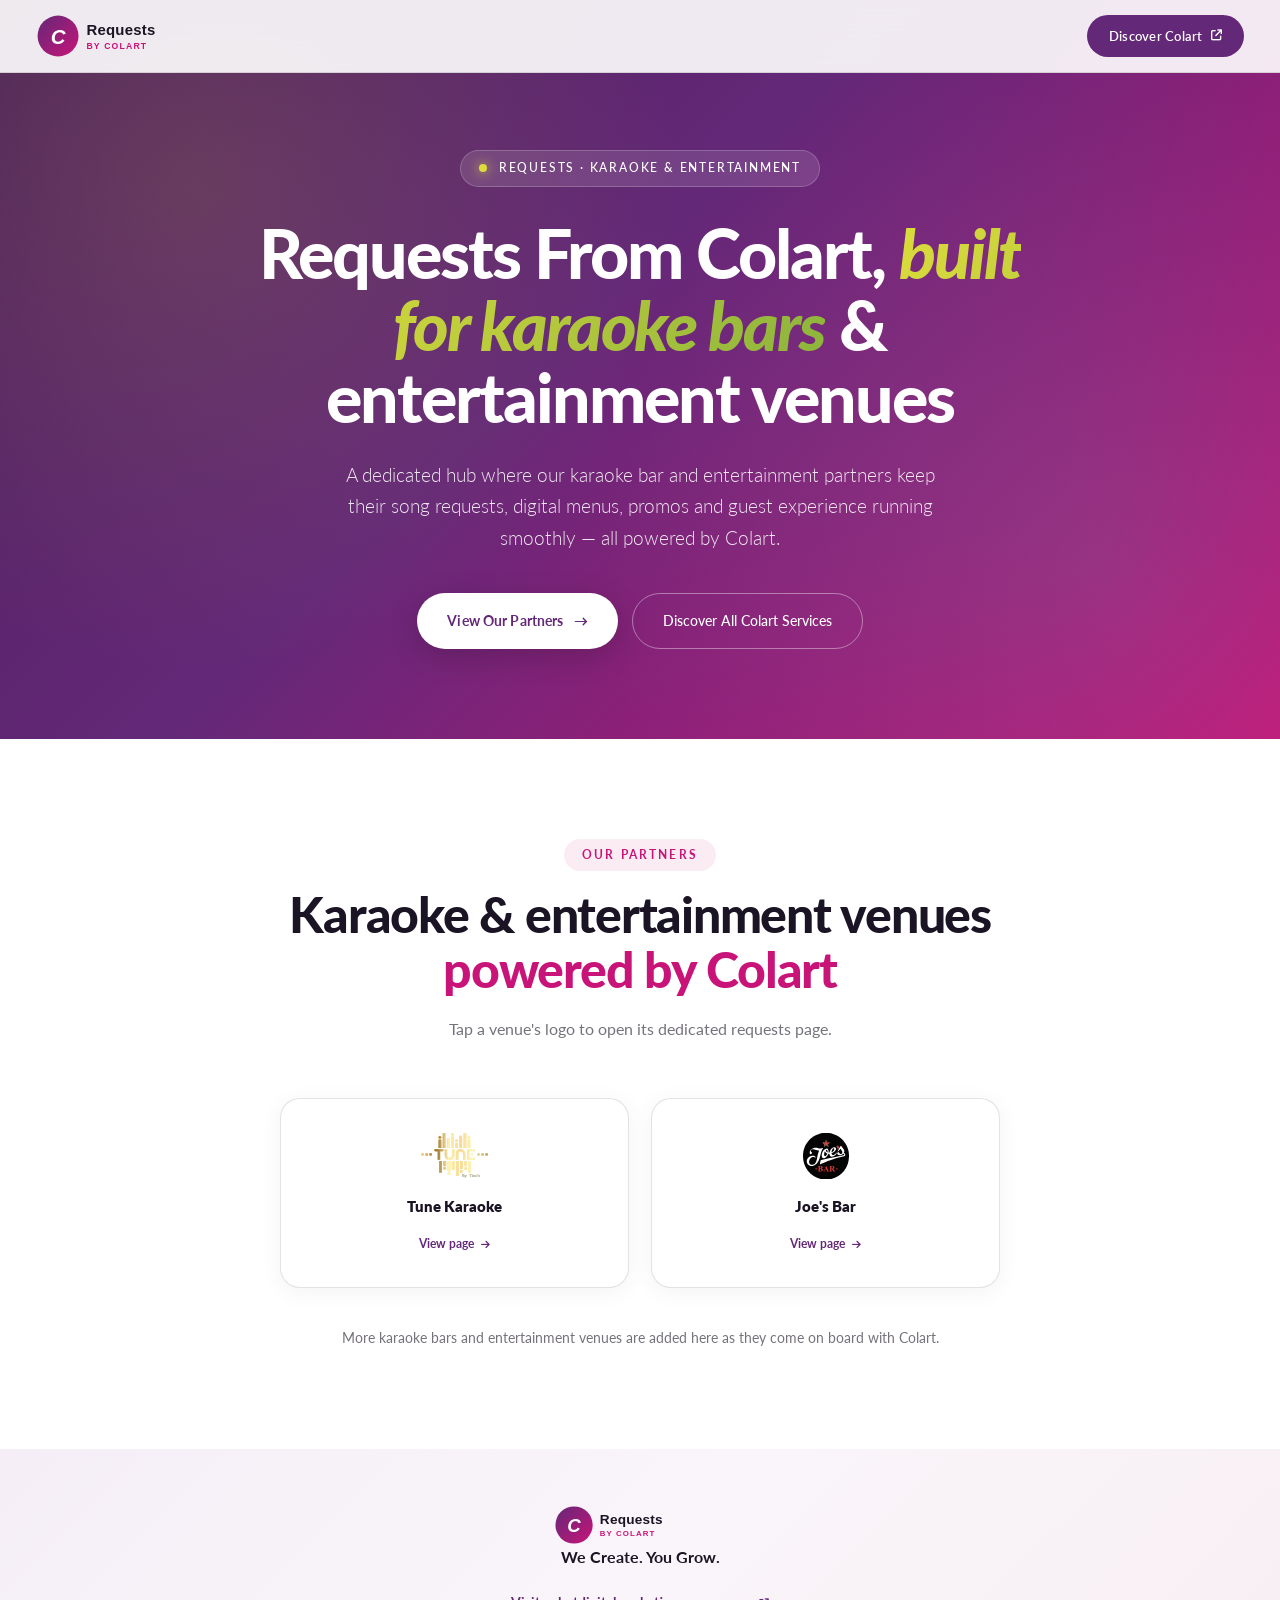
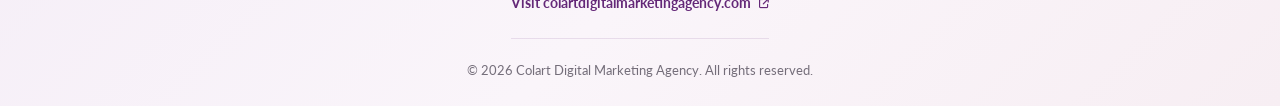
==== index.html @ ae957399 "Add files via upload" ====
<!DOCTYPE html>
<html lang="en">
<head>
<meta charset="UTF-8">
<meta name="viewport" content="width=device-width, initial-scale=1.0">
<title>Requests by Colart — Karaoke &amp; Entertainment Venues</title>
<meta name="description" content="Colart's dedicated requests hub for karaoke bars and entertainment venues — digital menus, song requests, promos and more, all in one place.">

<!-- PLACEHOLDER FAVICON — replace assets/favicon.svg with your final export -->
<link rel="icon" type="image/svg+xml" href="assets/favicon.svg">

<link rel="preconnect" href="https://fonts.googleapis.com">
<link rel="preconnect" href="https://fonts.gstatic.com" crossorigin>
<link href="https://fonts.googleapis.com/css2?family=Lato:wght@300;400;500;600;700;800;900&display=swap" rel="stylesheet">
<link rel="stylesheet" href="https://cdnjs.cloudflare.com/ajax/libs/font-awesome/6.5.1/css/all.min.css">
<link rel="stylesheet" href="style.css">
</head>
<body>

<header>
  <a href="/" class="logo" aria-label="Requests by Colart — home">
    <!-- PLACEHOLDER LOGO — replace assets/logo-placeholder.svg with your final export -->
    <img src="assets/logo-placeholder.svg" alt="Requests by Colart">
  </a>
  <a class="nav-cta" href="https://colartdigitalmarketingagency.com" target="_blank" rel="noopener">
    Discover Colart <i class="fa-solid fa-arrow-up-right-from-square" style="font-size:11px;"></i>
  </a>
</header>

<section class="hero">
  <div class="hero-bg"></div>
  <div class="hero-inner">
    <span class="hero-eyebrow">Requests &middot; Karaoke &amp; Entertainment</span>
    <h1 class="hero-title reveal">
      Requests From Colart, <span class="accent">built for karaoke bars</span> &amp; entertainment venues
    </h1>
    <p class="hero-sub reveal d1">
      A dedicated hub where our karaoke bar and entertainment partners keep their song requests,
      digital menus, promos and guest experience running smoothly — all powered by Colart.
    </p>
    <div class="hero-buttons reveal d2">
      <a class="btn-primary" href="#partners">
        View Our Partners <span class="arrow">→</span>
      </a>
      <a class="btn-ghost" href="https://colartdigitalmarketingagency.com" target="_blank" rel="noopener">
        Discover All Colart Services
      </a>
    </div>
  </div>
</section>

<section class="section" id="partners">
  <div class="section-head">
    <span class="section-eyebrow-pill">Our Partners</span>
    <h2>Karaoke &amp; entertainment venues <span class="magenta">powered by Colart</span></h2>
    <p>Tap a venue's logo to open its dedicated requests page.</p>
  </div>

  <div class="logo-wall">
    <a class="logo-wall-item" href="/tunekaraoke">
      <!-- Approximate recreation of Tune's logo — swap for the real export, see tunekaraoke/assets/logo.svg -->
      <img src="tunekaraoke/assets/logo.svg" alt="Tune Karaoke">
      <span class="logo-wall-name">Tune Karaoke</span>
      <span class="logo-wall-cta">View page <i class="fa-solid fa-arrow-right"></i></span>
    </a>

    <a class="logo-wall-item" href="/joesbarbatroun">
      <!-- Approximate recreation of Joe's Bar logo — swap for the real export, see joesbarbatroun/assets/logo.svg -->
      <img src="joesbarbatroun/assets/logo.svg" alt="Joe's Bar Batroun">
      <span class="logo-wall-name">Joe's Bar</span>
      <span class="logo-wall-cta">View page <i class="fa-solid fa-arrow-right"></i></span>
    </a>
  </div>

  <p class="logo-wall-note">More karaoke bars and entertainment venues are added here as they come on board with Colart.</p>
</section>

<footer>
  <a href="/" class="foot-logo">
    <img src="assets/logo-placeholder.svg" alt="Requests by Colart" style="margin:0 auto;">
  </a>
  <div class="foot-tagline">We Create. You Grow.</div>
  <a class="foot-link" href="https://colartdigitalmarketingagency.com" target="_blank" rel="noopener">
    Visit colartdigitalmarketingagency.com <i class="fa-solid fa-arrow-up-right-from-square" style="font-size:10px;"></i>
  </a>
  <div class="foot-bottom">&copy; <span id="year"></span> Colart Digital Marketing Agency. All rights reserved.</div>
</footer>

<script>
  document.getElementById('year').textContent = new Date().getFullYear();
</script>
</body>
</html>
---- style.css ----
/* ===========================================
   COLART REQUESTS — Karaoke & Entertainment Hub
   requests.colartdigitalmarketingagency.com
   Built on the Colart brand tokens (style.css)
=========================================== */
:root {
  /* Brand colors (from Colart's official style.css) */
  --purple:     #642878;
  --purple-dk:  #4a1d59;
  --magenta:    #c81478;
  --magenta-lt: #e64497;
  --teal:       #50a0b4;
  --mint:       #64a08c;
  --lime:       #8cb43c;
  --yellow:     #dcdc3c;
  --whatsapp:   #25d366;

  --ink:      #1a1424;
  --bg:       #ffffff;
  --bg-soft:  #faf8fb;
  --line:     rgba(26, 20, 36, .12);
  --muted:    rgba(26, 20, 36, .6);

  --font-display: 'Lato', system-ui, sans-serif;
  --font-body:    'Lato', system-ui, sans-serif;
}

* { margin: 0; padding: 0; box-sizing: border-box; }
html { scroll-behavior: smooth; }
html, body { background: var(--bg); color: var(--ink); overflow-x: hidden; }
body {
  font-family: var(--font-body);
  font-weight: 400;
  line-height: 1.55;
  -webkit-font-smoothing: antialiased;
  -moz-osx-font-smoothing: grayscale;
}
a { color: inherit; text-decoration: none; }
img { max-width: 100%; display: block; }
button { font-family: inherit; }

/* ===========================================
   HEADER
=========================================== */
header {
  position: fixed;
  top: 0; left: 0; right: 0;
  z-index: 50;
  display: flex;
  justify-content: space-between;
  align-items: center;
  padding: 14px 36px;
  background: rgba(255, 255, 255, .9);
  backdrop-filter: blur(16px);
  -webkit-backdrop-filter: blur(16px);
  border-bottom: 1px solid var(--line);
}
.logo { display: flex; align-items: center; }
.logo img { height: 44px; width: auto; }
.nav-cta {
  background: var(--purple);
  color: #fff;
  padding: 11px 22px;
  border-radius: 999px;
  font-size: 13px;
  font-weight: 600;
  letter-spacing: .02em;
  transition: background .3s, transform .3s;
  display: inline-flex;
  align-items: center;
  gap: 8px;
}
.nav-cta:hover { background: var(--magenta); transform: translateY(-1px); }
@media (max-width: 600px) {
  header { padding: 12px 20px; }
  .logo img { height: 36px; }
  .nav-cta { padding: 9px 16px; font-size: 12.5px; }
}

/* ===========================================
   HERO / INTRO
=========================================== */
.hero {
  position: relative;
  padding: 150px 36px 90px;
  overflow: hidden;
  isolation: isolate;
  display: flex;
  align-items: center;
  justify-content: center;
  text-align: center;
}
.hero-bg {
  position: absolute;
  inset: 0;
  z-index: -2;
  background: linear-gradient(135deg, var(--purple-dk) 0%, var(--purple) 45%, var(--magenta) 100%);
}
.hero-bg::after {
  content: "";
  position: absolute;
  inset: 0;
  background-image:
    radial-gradient(circle at 15% 25%, rgba(220, 220, 60, .14) 0%, transparent 40%),
    radial-gradient(circle at 85% 75%, rgba(80, 160, 180, .18) 0%, transparent 40%);
  pointer-events: none;
}
.hero-inner { position: relative; max-width: 820px; margin: 0 auto; }

.hero-eyebrow {
  display: inline-flex;
  align-items: center;
  gap: 12px;
  background: rgba(255, 255, 255, .12);
  backdrop-filter: blur(10px);
  -webkit-backdrop-filter: blur(10px);
  border: 1px solid rgba(255, 255, 255, .2);
  padding: 8px 18px;
  border-radius: 999px;
  font-size: 12px;
  font-weight: 500;
  text-transform: uppercase;
  letter-spacing: .15em;
  color: #fff;
  margin-bottom: 30px;
}
.hero-eyebrow::before {
  content: "";
  width: 8px; height: 8px;
  border-radius: 50%;
  background: var(--yellow);
  box-shadow: 0 0 12px var(--yellow);
  animation: pulse 2s ease-in-out infinite;
}
@keyframes pulse {
  0%, 100% { opacity: 1; transform: scale(1); }
  50%      { opacity: .6; transform: scale(1.2); }
}

.hero-title {
  font-family: var(--font-display);
  font-weight: 900;
  font-size: clamp(36px, 6vw, 68px);
  line-height: 1.06;
  letter-spacing: -.03em;
  color: #fff;
  margin-bottom: 26px;
}
.hero-title .accent {
  font-style: italic;
  background: linear-gradient(120deg, var(--yellow) 0%, var(--lime) 100%);
  -webkit-background-clip: text;
  background-clip: text;
  -webkit-text-fill-color: transparent;
}
.hero-sub {
  font-weight: 300;
  font-size: clamp(16px, 1.6vw, 19px);
  line-height: 1.65;
  color: rgba(255, 255, 255, .88);
  max-width: 620px;
  margin: 0 auto 40px;
}
.hero-buttons { display: flex; gap: 14px; flex-wrap: wrap; justify-content: center; }

.btn-primary {
  display: inline-flex;
  align-items: center;
  gap: 10px;
  background: #fff;
  color: var(--purple);
  padding: 16px 30px;
  border-radius: 999px;
  font-size: 14px;
  font-weight: 700;
  letter-spacing: .01em;
  transition: transform .3s, background .3s, color .3s;
  box-shadow: 0 8px 30px rgba(0, 0, 0, .18);
}
.btn-primary:hover { background: var(--yellow); color: var(--ink); transform: translateY(-2px); }
.btn-primary .arrow { transition: transform .3s; }
.btn-primary:hover .arrow { transform: translateX(4px); }

.btn-ghost {
  display: inline-flex;
  align-items: center;
  gap: 10px;
  border: 1.5px solid rgba(255, 255, 255, .4);
  color: #fff;
  padding: 16px 30px;
  border-radius: 999px;
  font-size: 14px;
  font-weight: 500;
  transition: background .3s, border-color .3s;
}
.btn-ghost:hover { background: rgba(255, 255, 255, .12); border-color: #fff; }

@media (max-width: 600px) {
  .hero { padding: 120px 22px 70px; }
}

/* ===========================================
   SHARED SECTION HEAD
=========================================== */
.section { padding: 100px 36px; }
@media (max-width: 880px) { .section { padding: 70px 24px; } }

.section-head {
  max-width: 780px;
  margin: 0 auto 56px;
  text-align: center;
}
.section-eyebrow-pill {
  display: inline-block;
  font-size: 12px;
  font-weight: 700;
  text-transform: uppercase;
  letter-spacing: .18em;
  color: var(--magenta);
  margin-bottom: 16px;
  padding: 7px 18px;
  background: rgba(200, 20, 120, .08);
  border-radius: 999px;
}
.section-head h2 {
  font-weight: 900;
  font-size: clamp(30px, 4.2vw, 50px);
  line-height: 1.1;
  letter-spacing: -.025em;
  color: var(--ink);
  margin-bottom: 18px;
}
.section-head h2 .magenta { color: var(--magenta); }
.section-head > p {
  font-size: 16px;
  line-height: 1.7;
  color: var(--muted);
  max-width: 640px;
  margin: 0 auto;
}

/* ===========================================
   PARTNER LOGO WALL
=========================================== */
.logo-wall {
  display: grid;
  grid-template-columns: repeat(auto-fit, minmax(220px, 1fr));
  gap: 22px;
  max-width: 720px;
  margin: 0 auto;
}
.logo-wall-item {
  position: relative;
  display: flex;
  flex-direction: column;
  align-items: center;
  justify-content: center;
  gap: 16px;
  background: #fff;
  border: 1px solid var(--line);
  border-radius: 20px;
  padding: 34px 24px;
  box-shadow: 0 4px 24px rgba(26, 20, 36, .05);
  transition: transform .35s cubic-bezier(.2, .7, .2, 1), box-shadow .35s, border-color .35s;
}
.logo-wall-item:hover {
  transform: translateY(-6px);
  border-color: rgba(100, 40, 120, .25);
  box-shadow: 0 20px 44px rgba(100, 40, 120, .14);
}
.logo-wall-item img { height: 46px; width: auto; max-width: 100%; }
.logo-wall-name {
  font-size: 15px;
  font-weight: 800;
  color: var(--ink);
}
.logo-wall-badge {
  position: absolute;
  top: 14px;
  right: 14px;
  background: rgba(200, 20, 120, .1);
  color: var(--magenta);
  font-size: 10.5px;
  font-weight: 800;
  text-transform: uppercase;
  letter-spacing: .06em;
  padding: 5px 11px;
  border-radius: 999px;
}
.logo-wall-cta {
  display: inline-flex;
  align-items: center;
  gap: 7px;
  font-size: 12px;
  font-weight: 700;
  color: var(--purple);
  transition: gap .25s, color .25s;
}
.logo-wall-item:hover .logo-wall-cta { gap: 10px; color: var(--magenta); }
.logo-wall-cta i { font-size: 10px; transition: transform .3s; }
.logo-wall-item:hover .logo-wall-cta i { transform: translateX(3px); }

.logo-wall-note {
  text-align: center;
  max-width: 640px;
  margin: 40px auto 0;
  font-size: 13.5px;
  color: var(--muted);
}

/* ===========================================
   BUTTONS (shared pill styles)
=========================================== */
.btn-pill-gradient {
  display: inline-flex;
  align-items: center;
  gap: 10px;
  background: linear-gradient(135deg, var(--purple) 0%, var(--magenta) 100%);
  color: #fff;
  padding: 15px 30px;
  border-radius: 999px;
  font-size: 14px;
  font-weight: 700;
  letter-spacing: .02em;
  transition: transform .3s, box-shadow .3s;
  box-shadow: 0 4px 16px rgba(26, 20, 36, .1);
}
.btn-pill-gradient i { font-size: 12px; transition: transform .3s; }
.btn-pill-gradient:hover { transform: translateY(-2px); box-shadow: 0 10px 26px rgba(26, 20, 36, .16); }
.btn-pill-gradient:hover i { transform: translateX(4px); }

/* ===========================================
   FOOTER
=========================================== */
footer {
  background: linear-gradient(135deg, #f5eef7 0%, #faf5fa 50%, #f7eef3 100%);
  padding: 56px 36px 26px;
  text-align: center;
}
.foot-logo img { height: 40px; margin: 0 auto 14px; }
.foot-tagline {
  font-weight: 700;
  font-size: 16px;
  color: var(--ink);
  margin-bottom: 20px;
}
.foot-link {
  display: inline-flex;
  align-items: center;
  gap: 8px;
  font-size: 13.5px;
  font-weight: 700;
  color: var(--purple);
  padding-bottom: 24px;
  margin-bottom: 22px;
  border-bottom: 1px solid rgba(100, 40, 120, .12);
}
.foot-link:hover { color: var(--magenta); }
.foot-bottom {
  font-size: 12.5px;
  color: var(--muted);
}

/* ===========================================
   ANIMATIONS + ACCESSIBILITY
=========================================== */
.reveal { opacity: 0; transform: translateY(24px); animation: reveal .9s cubic-bezier(.2, .7, .2, 1) forwards; }
.reveal.d1 { animation-delay: .12s; }
.reveal.d2 { animation-delay: .24s; }
.reveal.d3 { animation-delay: .36s; }
@keyframes reveal { to { opacity: 1; transform: translateY(0); } }

@media (prefers-reduced-motion: reduce) {
  *, *::before, *::after {
    animation-duration: .01ms !important;
    animation-iteration-count: 1 !important;
    transition-duration: .01ms !important;
    scroll-behavior: auto !important;
  }
}
:focus-visible { outline: 2px solid var(--magenta); outline-offset: 3px; }
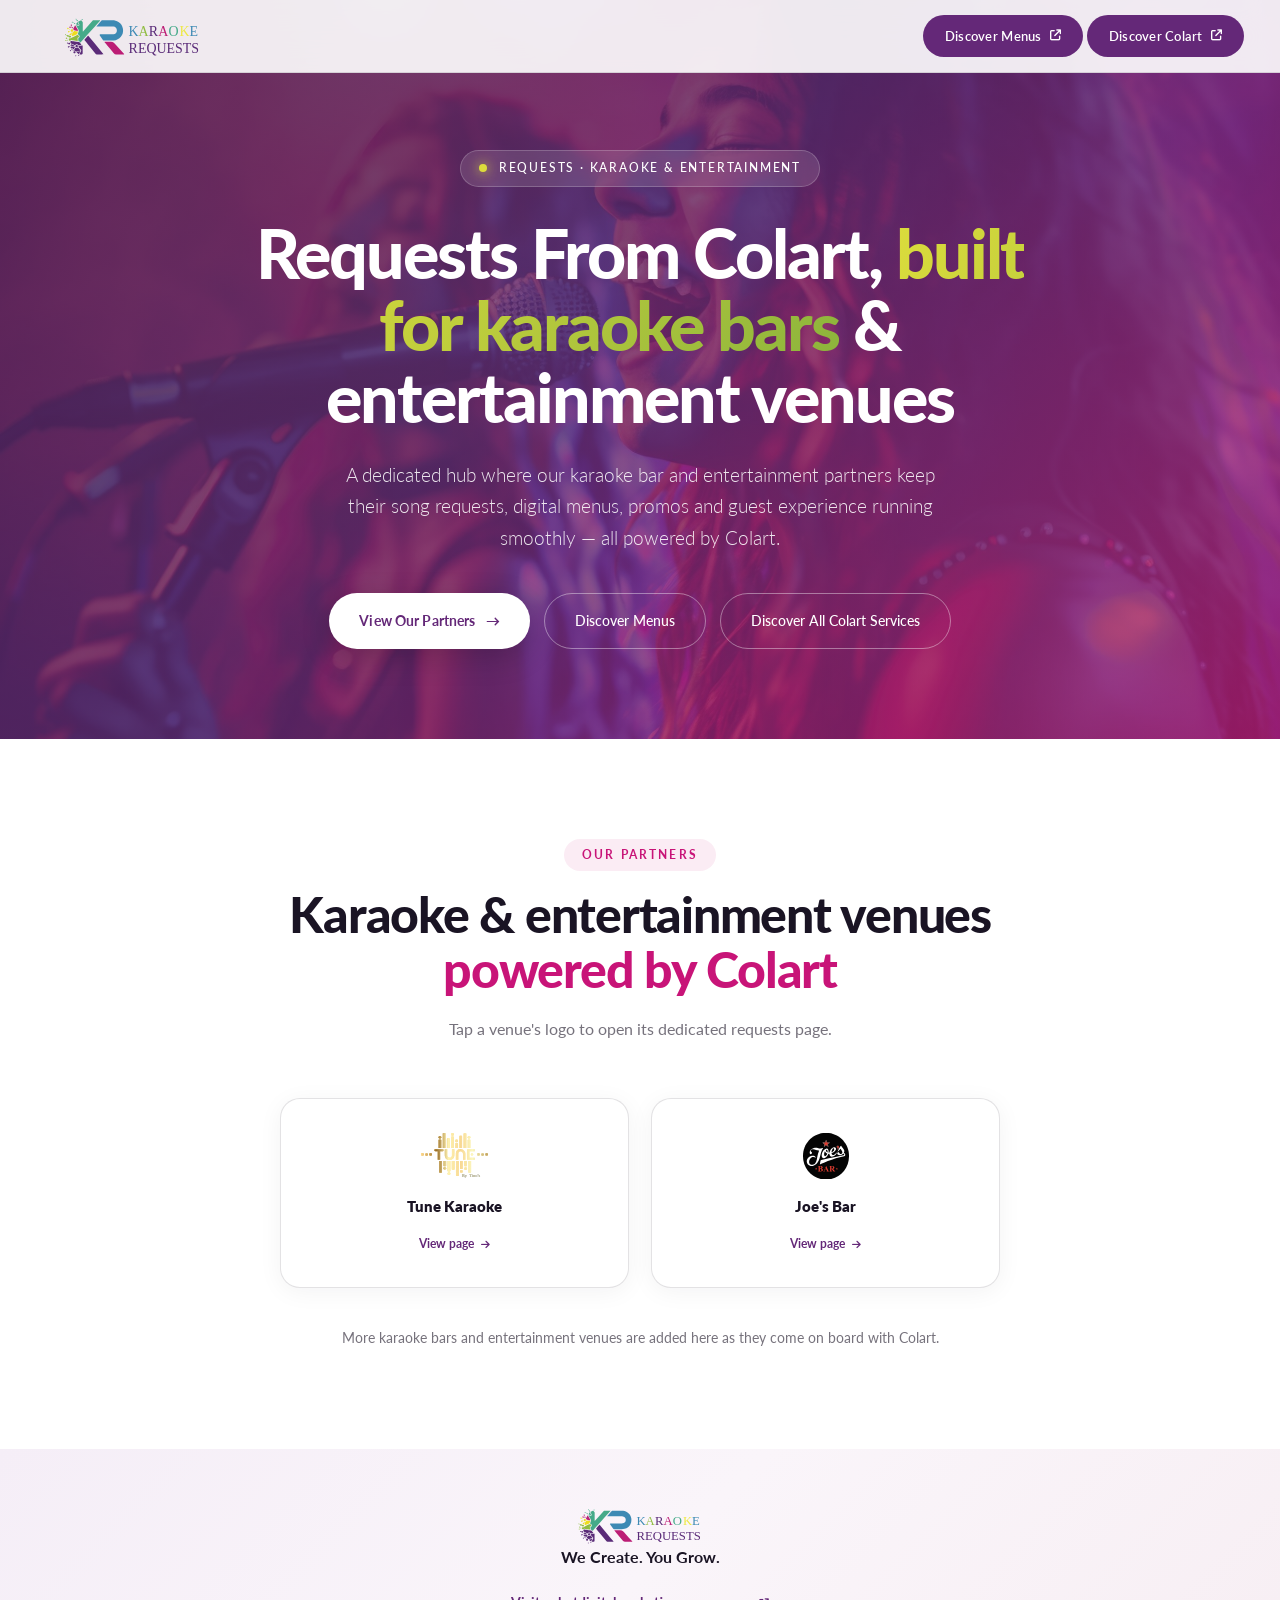
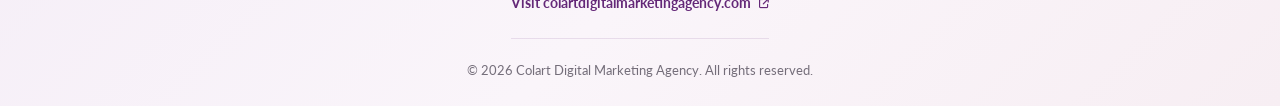
==== commit a1642272: "Update navigation links and buttons in index.html" ====
--- a/index.html
+++ b/index.html
@@ -22,9 +22,14 @@
     <!-- PLACEHOLDER LOGO — replace assets/logo-placeholder.svg with your final export -->
     <img src="assets/logo-placeholder.svg" alt="Requests by Colart">
   </a>
-  <a class="nav-cta" href="https://colartdigitalmarketingagency.com" target="_blank" rel="noopener">
-    Discover Colart <i class="fa-solid fa-arrow-up-right-from-square" style="font-size:11px;"></i>
-  </a>
+  <div class="nav-buttons">
+    <a class="nav-cta nav-cta-outline" href="https://menus.colartdigitalmarketingagency.com" target="_blank" rel="noopener">
+      Discover Menus <i class="fa-solid fa-arrow-up-right-from-square" style="font-size:11px;"></i>
+    </a>
+    <a class="nav-cta" href="https://colartdigitalmarketingagency.com" target="_blank" rel="noopener">
+      Discover Colart <i class="fa-solid fa-arrow-up-right-from-square" style="font-size:11px;"></i>
+    </a>
+  </div>
 </header>
 
 <section class="hero">
@@ -41,6 +46,9 @@
     <div class="hero-buttons reveal d2">
       <a class="btn-primary" href="#partners">
         View Our Partners <span class="arrow">→</span>
+      </a>
+      <a class="btn-ghost" href="https://menus.colartdigitalmarketingagency.com" target="_blank" rel="noopener">
+        Discover Menus
       </a>
       <a class="btn-ghost" href="https://colartdigitalmarketingagency.com" target="_blank" rel="noopener">
         Discover All Colart Services
--- a/style.css
+++ b/style.css
@@ -90,19 +90,26 @@
   justify-content: center;
   text-align: center;
 }
+/* Hero background photo — assets/hero-bg.jpg (swap the file, same filename,
+   to change it). The brand wash + glow accents sit on top so text stays legible. */
 .hero-bg {
   position: absolute;
   inset: 0;
   z-index: -2;
-  background: linear-gradient(135deg, var(--purple-dk) 0%, var(--purple) 45%, var(--magenta) 100%);
+  background-color: var(--purple-dk);
+  background-image: url('[data-uri]');
+  background-size: cover;
+  background-position: center;
+  background-repeat: no-repeat;
 }
 .hero-bg::after {
   content: "";
   position: absolute;
   inset: 0;
-  background-image:
-    radial-gradient(circle at 15% 25%, rgba(220, 220, 60, .14) 0%, transparent 40%),
-    radial-gradient(circle at 85% 75%, rgba(80, 160, 180, .18) 0%, transparent 40%);
+  background:
+    linear-gradient(135deg, rgba(74, 29, 89, .85) 0%, rgba(100, 40, 120, .74) 45%, rgba(200, 20, 120, .7) 100%),
+    radial-gradient(circle at 15% 25%, rgba(220, 220, 60, .16) 0%, transparent 40%),
+    radial-gradient(circle at 85% 75%, rgba(80, 160, 180, .2) 0%, transparent 40%);
   pointer-events: none;
 }
 .hero-inner { position: relative; max-width: 820px; margin: 0 auto; }
@@ -147,7 +154,6 @@
   margin-bottom: 26px;
 }
 .hero-title .accent {
-  font-style: italic;
   background: linear-gradient(120deg, var(--yellow) 0%, var(--lime) 100%);
   -webkit-background-clip: text;
   background-clip: text;
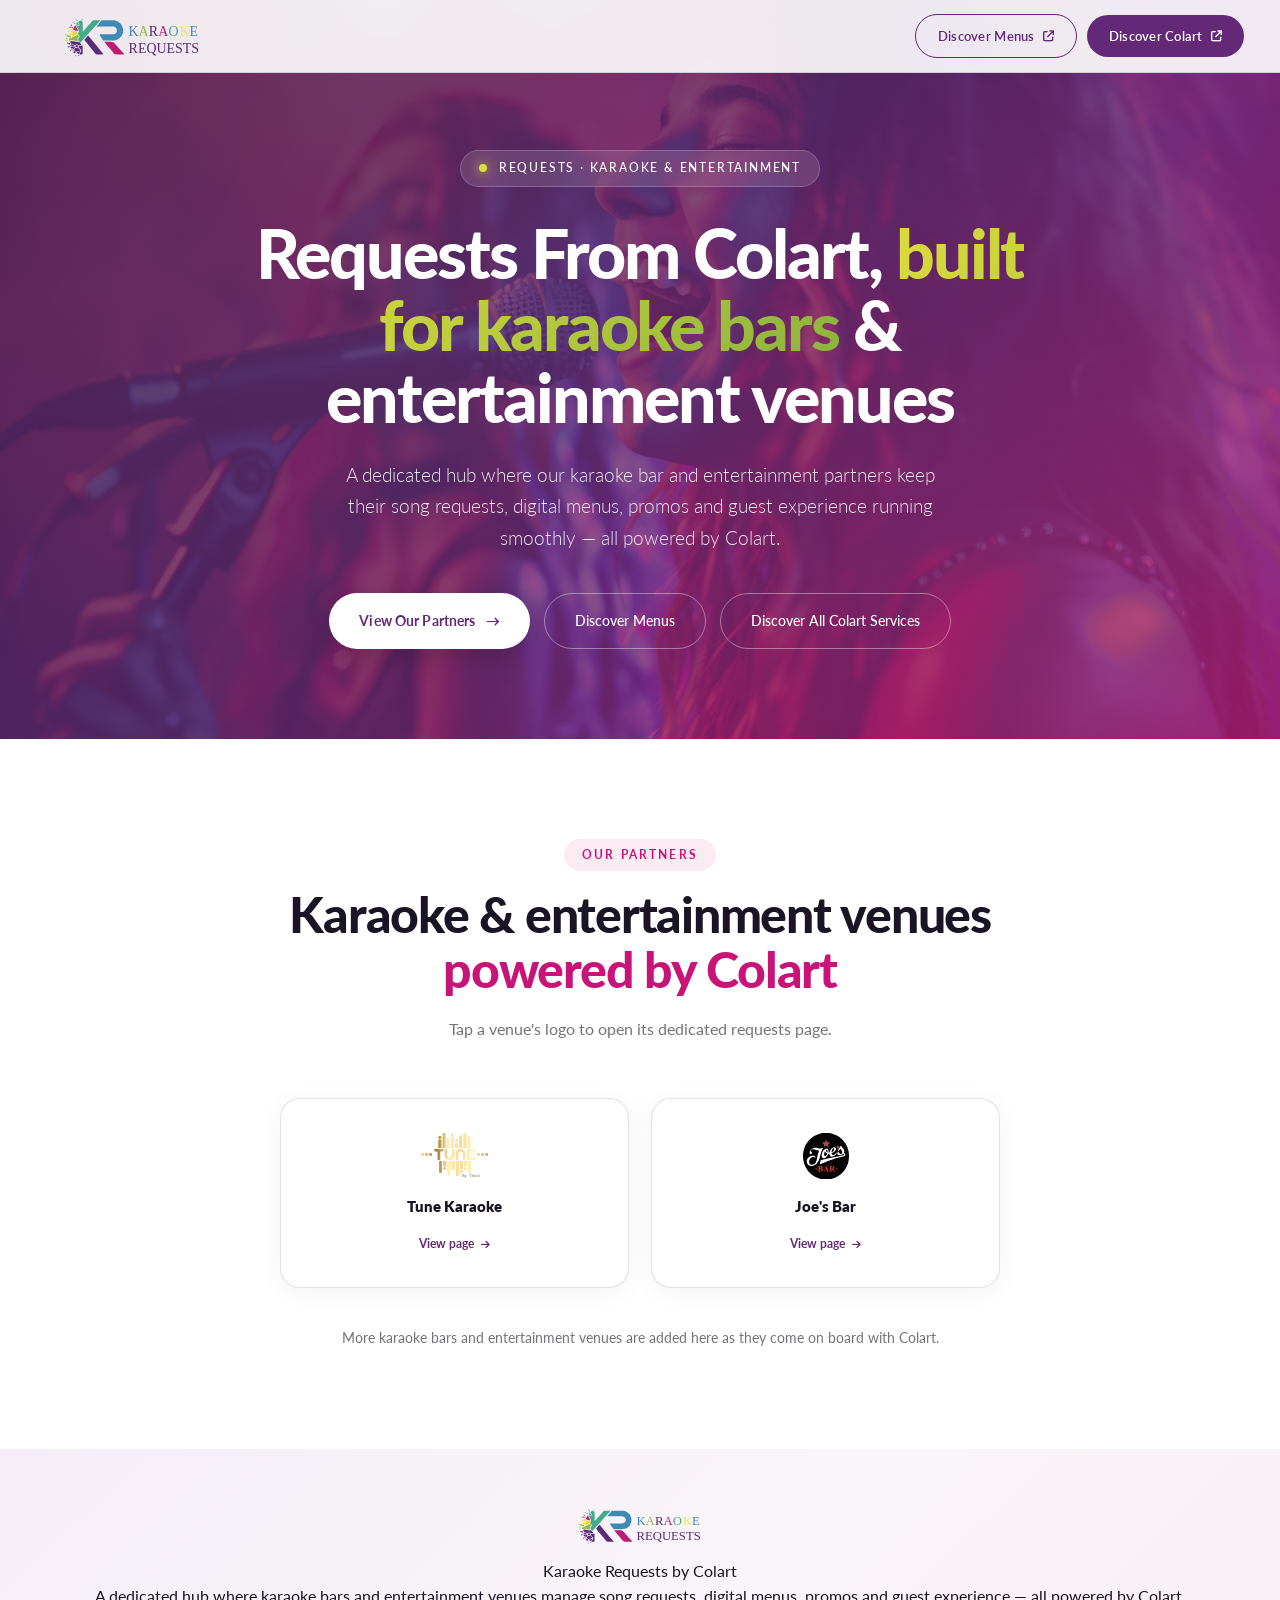
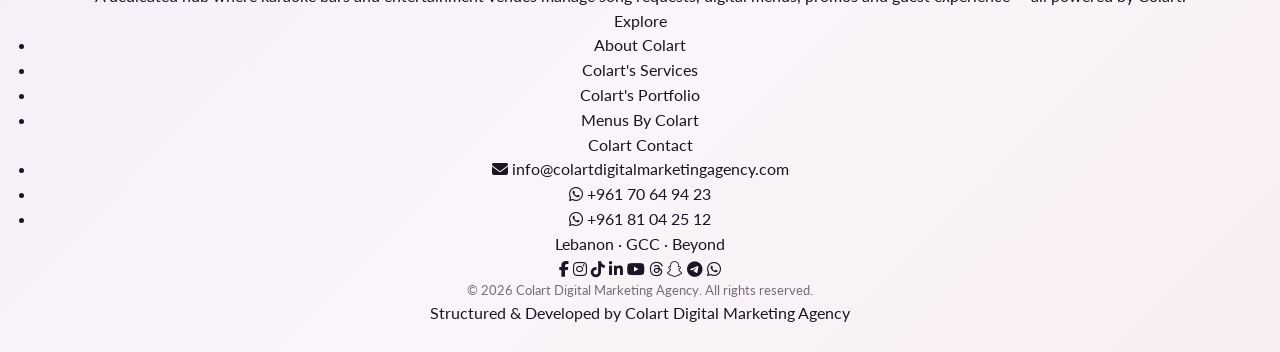
==== commit b28b9b49: "Revamp footer with branding and contact details Added a new footer structure with branding, contact " ====
--- a/index.html
+++ b/index.html
@@ -84,14 +84,70 @@
 </section>
 
 <footer>
-  <a href="/" class="foot-logo">
-    <img src="assets/logo-placeholder.svg" alt="Requests by Colart" style="margin:0 auto;">
-  </a>
-  <div class="foot-tagline">We Create. You Grow.</div>
-  <a class="foot-link" href="https://colartdigitalmarketingagency.com" target="_blank" rel="noopener">
-    Visit colartdigitalmarketingagency.com <i class="fa-solid fa-arrow-up-right-from-square" style="font-size:10px;"></i>
-  </a>
-  <div class="foot-bottom">&copy; <span id="year"></span> Colart Digital Marketing Agency. All rights reserved.</div>
+  <div class="footer-grid">
+
+    <div class="footer-col footer-brand">
+      <a href="/" class="foot-logo">
+        <!-- PLACEHOLDER LOGO — replace assets/logo-placeholder.svg with your final export -->
+        <img src="assets/logo-placeholder.svg" alt="Karaoke Requests by Colart">
+      </a>
+      <div class="foot-brand-name">Karaoke Requests <span>by Colart</span></div>
+      <p class="foot-brand-desc">
+        A dedicated hub where karaoke bars and entertainment venues manage song requests,
+        digital menus, promos and guest experience — all powered by Colart.
+      </p>
+    </div>
+
+    <div class="footer-col">
+      <div class="foot-col-title">Explore</div>
+      <ul class="foot-links-list">
+        <li><a href="https://www.colartdigitalmarketingagency.com" target="_blank" rel="noopener">About Colart</a></li>
+        <li><a href="https://www.colartdigitalmarketingagency.com/services" target="_blank" rel="noopener">Colart's Services</a></li>
+        <li><a href="https://www.colartdigitalmarketingagency.com/our-work" target="_blank" rel="noopener">Colart's Portfolio</a></li>
+        <li><a href="https://www.menus.colartdigitalmarketingagency.com" target="_blank" rel="noopener">Menus By Colart</a></li>
+      </ul>
+    </div>
+
+    <div class="footer-col">
+      <div class="foot-col-title">Colart Contact</div>
+      <ul class="foot-contact-list">
+        <li>
+          <a href="mailto:info@colartdigitalmarketingagency.com">
+            <i class="fa-solid fa-envelope"></i> info@colartdigitalmarketingagency.com
+          </a>
+        </li>
+        <li>
+          <a href="https://wa.me/96170649423" target="_blank" rel="noopener">
+            <i class="fa-brands fa-whatsapp"></i> +961 70 64 94 23
+          </a>
+        </li>
+        <li>
+          <a href="https://wa.me/96181042512" target="_blank" rel="noopener">
+            <i class="fa-brands fa-whatsapp"></i> +961 81 04 25 12
+          </a>
+        </li>
+      </ul>
+      <div class="foot-region">Lebanon &middot; GCC &middot; Beyond</div>
+
+      <div class="foot-social">
+        <a href="https://facebook.com/colartdigitalmarketingagency" target="_blank" rel="noopener" aria-label="Colart on Facebook"><i class="fa-brands fa-facebook-f"></i></a>
+        <a href="https://instagram.com/colartdigitalmarketingagency" target="_blank" rel="noopener" aria-label="Colart on Instagram"><i class="fa-brands fa-instagram"></i></a>
+        <a href="https://tiktok.com/@colartdigitalmarketing" target="_blank" rel="noopener" aria-label="Colart on TikTok"><i class="fa-brands fa-tiktok"></i></a>
+        <a href="https://linkedin.com/company/colartdigitalmarketingagency" target="_blank" rel="noopener" aria-label="Colart on LinkedIn"><i class="fa-brands fa-linkedin-in"></i></a>
+        <a href="https://youtube.com/@colartdigitalmarketingagency" target="_blank" rel="noopener" aria-label="Colart on YouTube"><i class="fa-brands fa-youtube"></i></a>
+        <a href="https://threads.net/@colartdigitalmarketingagency" target="_blank" rel="noopener" aria-label="Colart on Threads"><i class="fa-brands fa-threads"></i></a>
+        <a href="https://snapchat.com/add/colartlb" target="_blank" rel="noopener" aria-label="Colart on Snapchat"><i class="fa-brands fa-snapchat"></i></a>
+        <a href="https://t.me/colartdigitalmarketingagency" target="_blank" rel="noopener" aria-label="Colart on Telegram"><i class="fa-brands fa-telegram"></i></a>
+        <a href="https://whatsapp.com/channel/0029VbBE25m7j6g4kQvefg2K" target="_blank" rel="noopener" aria-label="Colart on WhatsApp Channel"><i class="fa-brands fa-whatsapp"></i></a>
+      </div>
+    </div>
+
+  </div>
+
+  <div class="foot-bottom-bar">
+    <div class="foot-bottom">&copy; <span id="year"></span> Colart Digital Marketing Agency. All rights reserved.</div>
+    <div class="foot-credit">Structured &amp; Developed by <a href="https://colartdigitalmarketingagency.com" target="_blank" rel="noopener">Colart Digital Marketing Agency</a></div>
+  </div>
 </footer>
 
 <script>
--- a/style.css
+++ b/style.css
@@ -71,9 +71,17 @@
   gap: 8px;
 }
 .nav-cta:hover { background: var(--magenta); transform: translateY(-1px); }
+.nav-buttons { display: flex; align-items: center; gap: 10px; }
+.nav-cta-outline {
+  background: transparent;
+  color: var(--purple);
+  border: 1.5px solid var(--purple);
+}
+.nav-cta-outline:hover { background: var(--purple); color: #fff; transform: translateY(-1px); }
 @media (max-width: 600px) {
   header { padding: 12px 20px; }
   .logo img { height: 36px; }
+  .nav-buttons { gap: 8px; }
   .nav-cta { padding: 9px 16px; font-size: 12.5px; }
 }
 
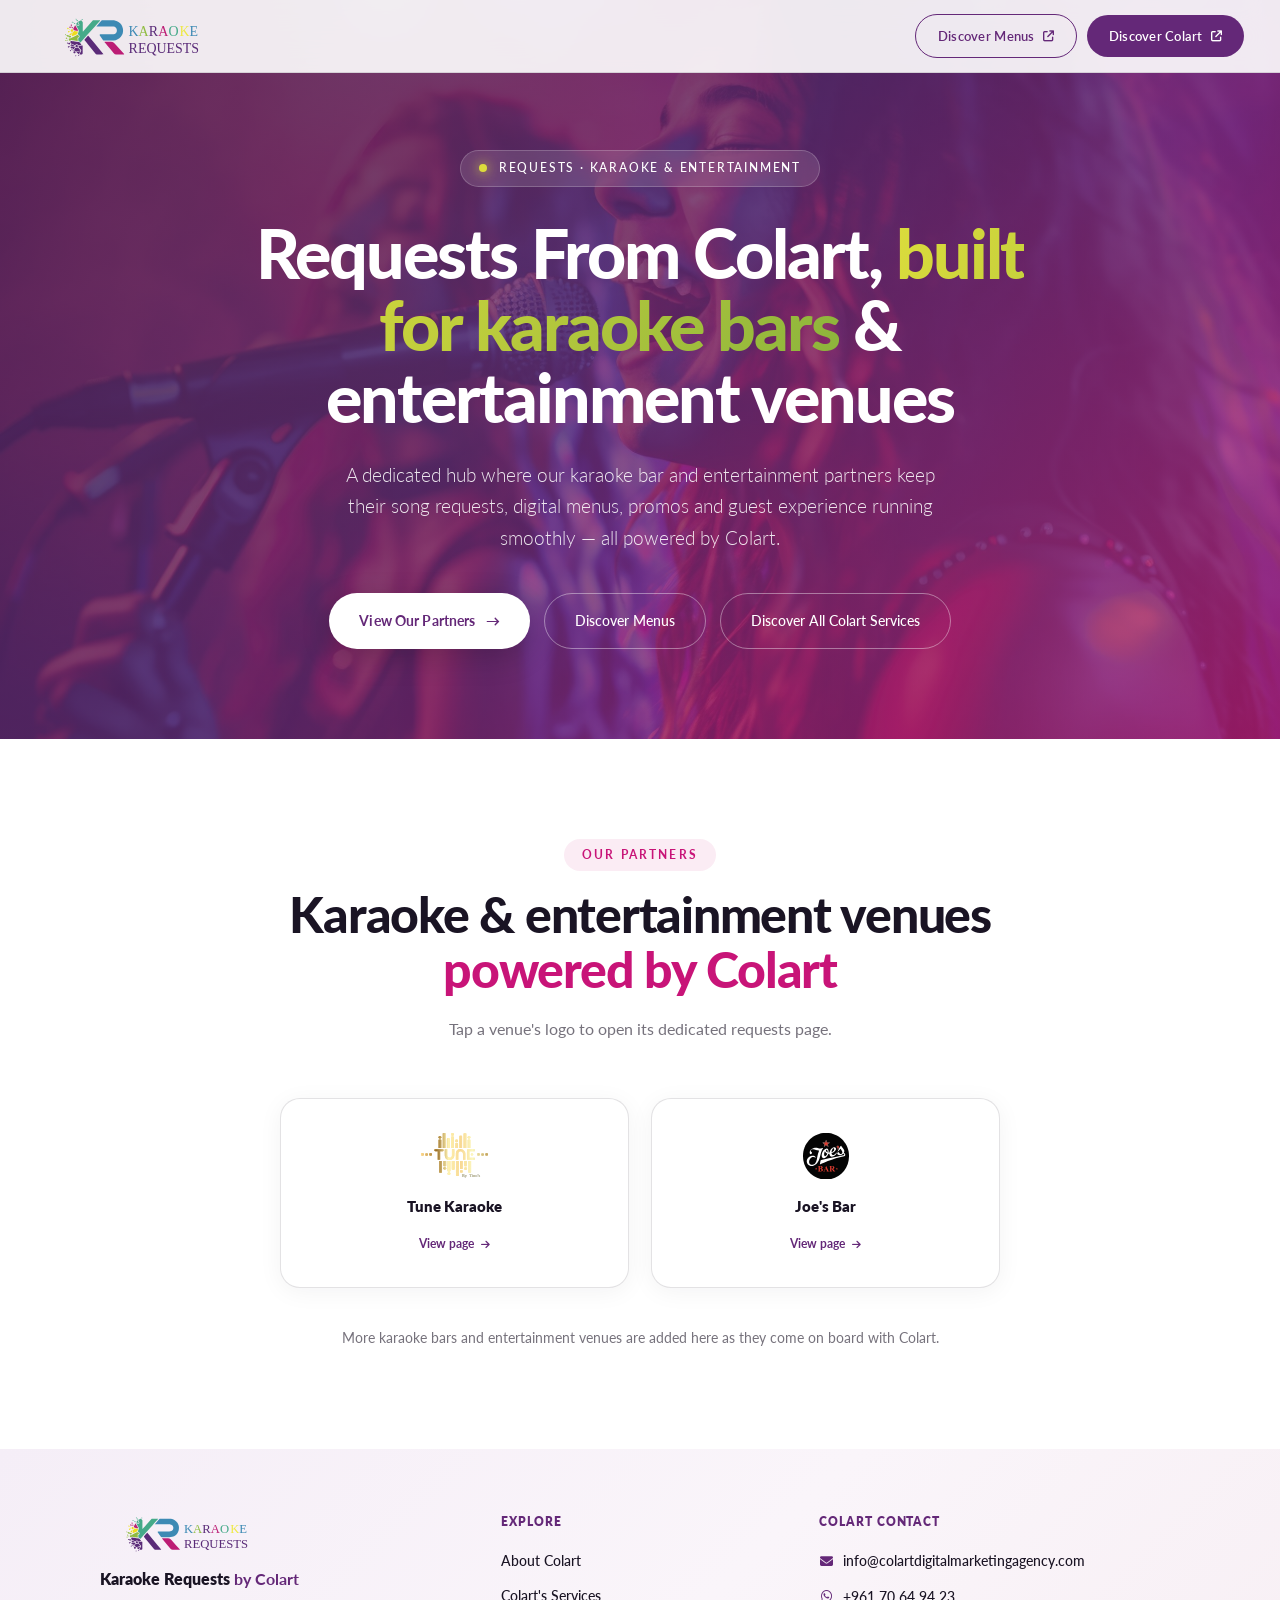
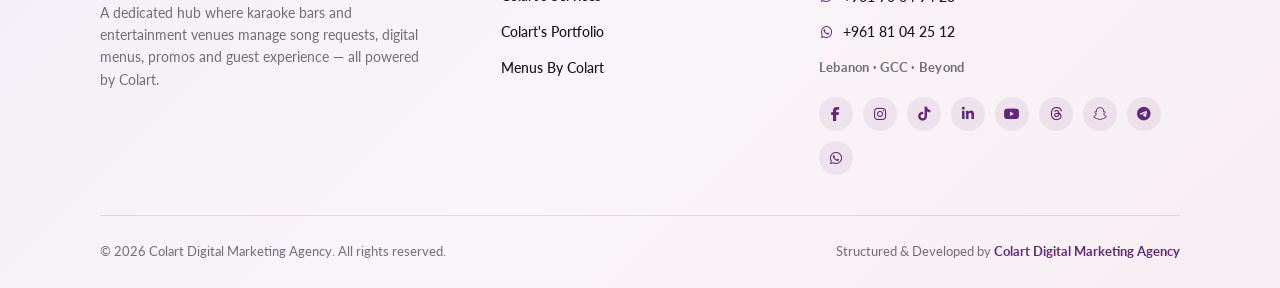
==== commit 3f8a9103: "Fix URL for Menus By Colart link" ====
--- a/index.html
+++ b/index.html
@@ -104,7 +104,7 @@
         <li><a href="https://www.colartdigitalmarketingagency.com" target="_blank" rel="noopener">About Colart</a></li>
         <li><a href="https://www.colartdigitalmarketingagency.com/services" target="_blank" rel="noopener">Colart's Services</a></li>
         <li><a href="https://www.colartdigitalmarketingagency.com/our-work" target="_blank" rel="noopener">Colart's Portfolio</a></li>
-        <li><a href="https://www.menus.colartdigitalmarketingagency.com" target="_blank" rel="noopener">Menus By Colart</a></li>
+        <li><a href="https://menus.colartdigitalmarketingagency.com" target="_blank" rel="noopener">Menus By Colart</a></li>
       </ul>
     </div>
 
--- a/style.css
+++ b/style.css
@@ -348,31 +348,116 @@
 =========================================== */
 footer {
   background: linear-gradient(135deg, #f5eef7 0%, #faf5fa 50%, #f7eef3 100%);
-  padding: 56px 36px 26px;
-  text-align: center;
-}
-.foot-logo img { height: 40px; margin: 0 auto 14px; }
-.foot-tagline {
-  font-weight: 700;
+  padding: 64px 36px 26px;
+}
+.footer-grid {
+  max-width: 1080px;
+  margin: 0 auto 40px;
+  display: grid;
+  grid-template-columns: 1.3fr 1fr 1.3fr;
+  gap: 40px;
+  text-align: left;
+}
+.footer-col { min-width: 0; }
+
+.foot-logo { display: inline-flex; }
+.foot-logo img { height: 40px; margin-bottom: 14px; }
+.foot-brand-name {
+  font-weight: 800;
   font-size: 16px;
   color: var(--ink);
-  margin-bottom: 20px;
-}
-.foot-link {
+  margin-bottom: 10px;
+}
+.foot-brand-name span { color: var(--purple); font-weight: 700; }
+.foot-brand-desc {
+  font-size: 13.5px;
+  line-height: 1.65;
+  color: var(--muted);
+  max-width: 320px;
+}
+
+.foot-col-title {
+  font-size: 12px;
+  font-weight: 800;
+  text-transform: uppercase;
+  letter-spacing: .08em;
+  color: var(--purple);
+  margin-bottom: 16px;
+}
+.foot-links-list,
+.foot-contact-list {
+  list-style: none;
+  display: flex;
+  flex-direction: column;
+  gap: 11px;
+}
+.foot-links-list a,
+.foot-contact-list a {
+  font-size: 13.5px;
+  font-weight: 500;
+  color: var(--ink);
   display: inline-flex;
   align-items: center;
   gap: 8px;
-  font-size: 13.5px;
+  transition: color .25s;
+  word-break: break-word;
+}
+.foot-links-list a:hover,
+.foot-contact-list a:hover { color: var(--magenta); }
+.foot-contact-list i { width: 16px; text-align: center; color: var(--purple); font-size: 13px; flex-shrink: 0; }
+.foot-region {
+  margin-top: 14px;
+  font-size: 12.5px;
   font-weight: 700;
+  color: var(--muted);
+  letter-spacing: .02em;
+}
+
+.foot-social { display: flex; flex-wrap: wrap; gap: 10px; margin-top: 20px; }
+.foot-social a {
+  width: 34px;
+  height: 34px;
+  display: inline-flex;
+  align-items: center;
+  justify-content: center;
+  border-radius: 50%;
+  background: rgba(100, 40, 120, .08);
   color: var(--purple);
-  padding-bottom: 24px;
-  margin-bottom: 22px;
-  border-bottom: 1px solid rgba(100, 40, 120, .12);
-}
-.foot-link:hover { color: var(--magenta); }
-.foot-bottom {
-  font-size: 12.5px;
-  color: var(--muted);
+  font-size: 14px;
+  transition: background .25s, color .25s, transform .25s;
+}
+.foot-social a:hover { background: var(--purple); color: #fff; transform: translateY(-2px); }
+
+.foot-bottom-bar {
+  max-width: 1080px;
+  margin: 0 auto;
+  padding-top: 26px;
+  border-top: 1px solid rgba(100, 40, 120, .14);
+  display: flex;
+  justify-content: space-between;
+  align-items: center;
+  gap: 14px;
+  flex-wrap: wrap;
+  text-align: left;
+}
+.foot-bottom,
+.foot-credit { font-size: 12.5px; color: var(--muted); }
+.foot-credit a { color: var(--purple); font-weight: 700; }
+.foot-credit a:hover { color: var(--magenta); }
+
+@media (max-width: 860px) {
+  .footer-grid { grid-template-columns: 1fr 1fr; }
+  .footer-brand { grid-column: 1 / -1; }
+  .foot-brand-desc { max-width: 480px; }
+}
+@media (max-width: 560px) {
+  footer { padding: 48px 22px 24px; }
+  .footer-grid { grid-template-columns: 1fr; gap: 34px; text-align: center; }
+  .footer-col { display: flex; flex-direction: column; align-items: center; }
+  .foot-logo { justify-content: center; }
+  .foot-brand-desc { max-width: 100%; }
+  .foot-social { justify-content: center; }
+  .foot-bottom-bar { flex-direction: column; text-align: center; }
 }
 
 /* ===========================================
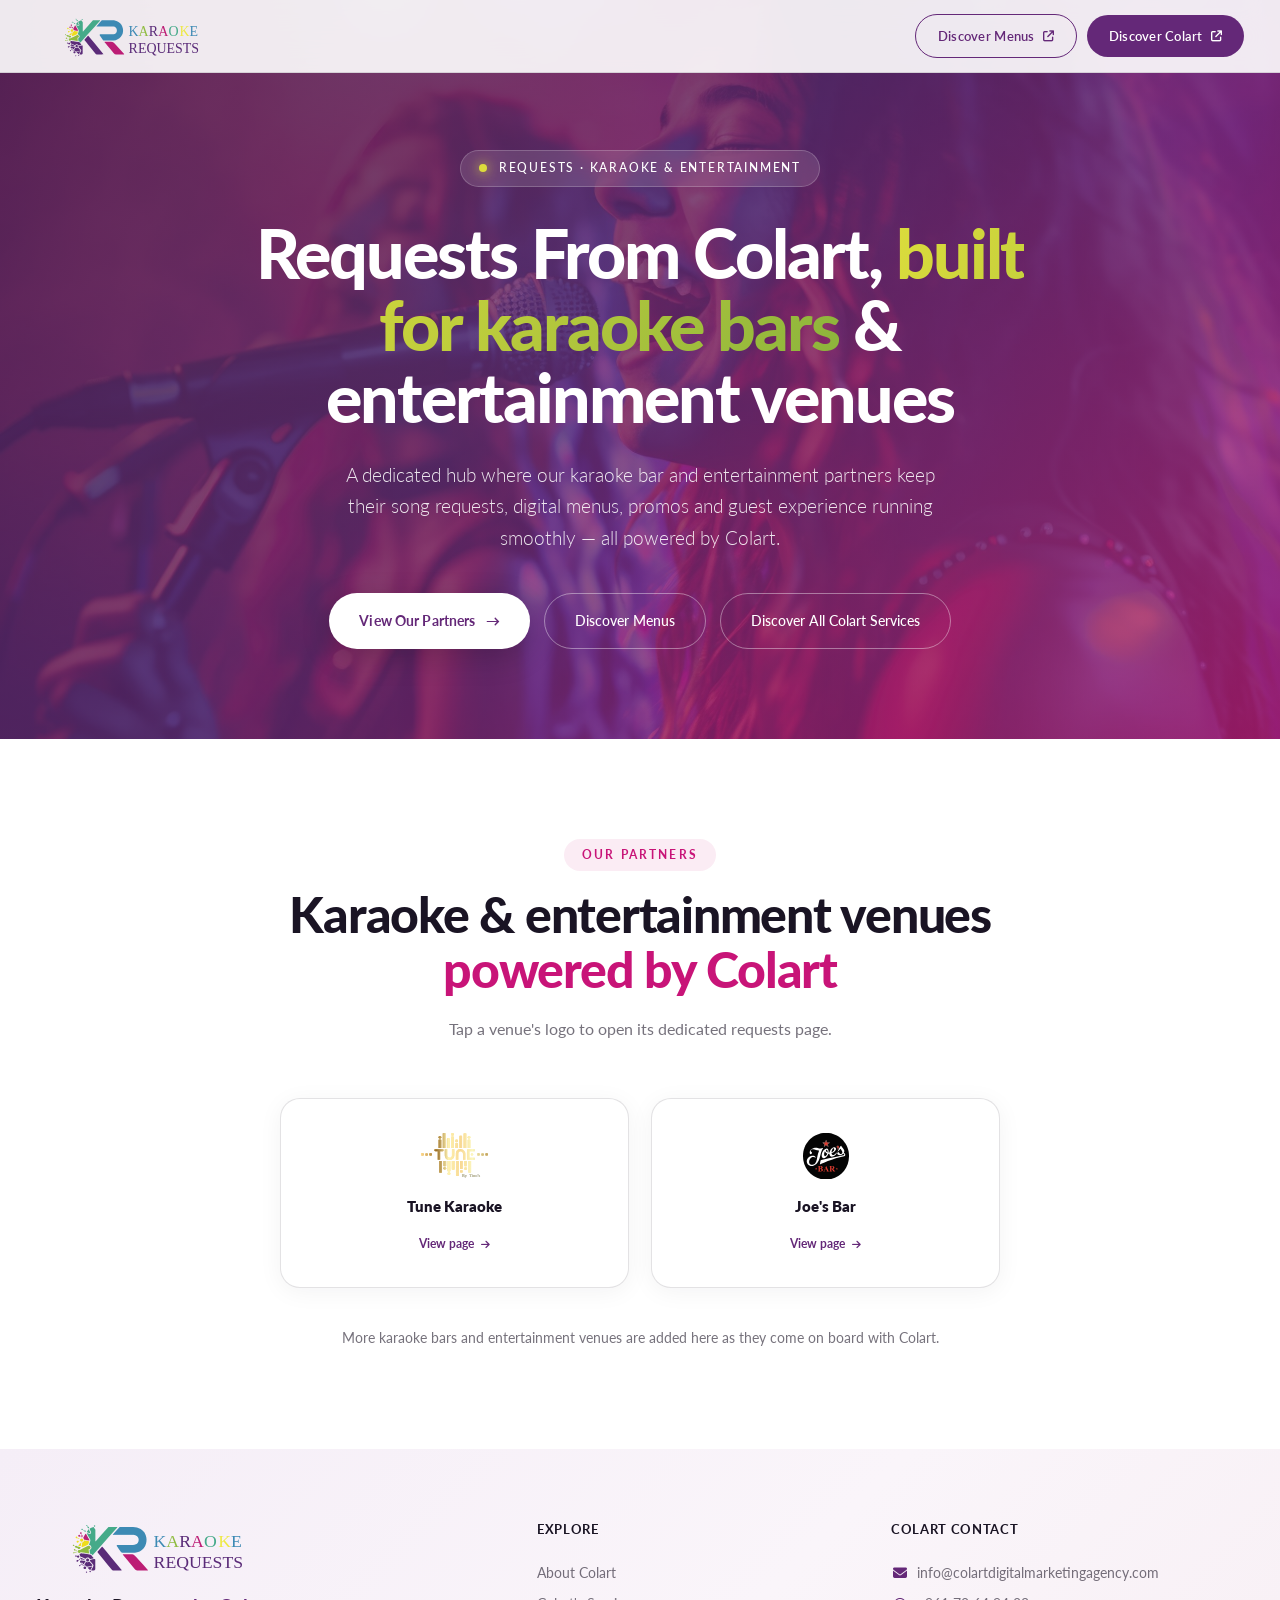
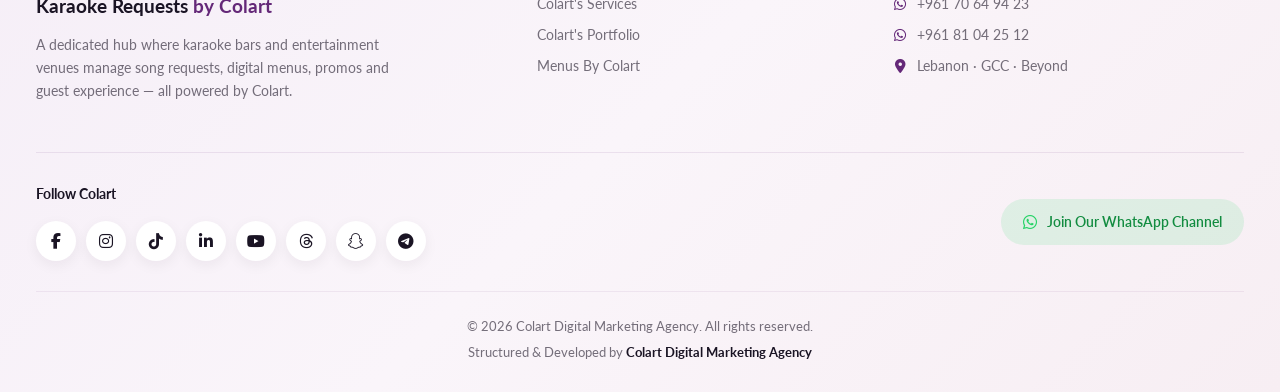
==== commit 26887e71: "Refactor footer structure and update content" ====
--- a/index.html
+++ b/index.html
@@ -84,52 +84,46 @@
 </section>
 
 <footer>
-  <div class="footer-grid">
+  <div class="foot-top">
 
-    <div class="footer-col footer-brand">
-      <a href="/" class="foot-logo">
-        <!-- PLACEHOLDER LOGO — replace assets/logo-placeholder.svg with your final export -->
-        <img src="assets/logo-placeholder.svg" alt="Karaoke Requests by Colart">
-      </a>
-      <div class="foot-brand-name">Karaoke Requests <span>by Colart</span></div>
-      <p class="foot-brand-desc">
+    <div class="foot-brand">
+      <!-- PLACEHOLDER LOGO — replace assets/logo-placeholder.svg with your final export -->
+      <img src="assets/logo-placeholder.svg" alt="Karaoke Requests by Colart">
+      <div class="foot-tagline">Karaoke Requests <span>by Colart</span></div>
+      <p class="foot-desc">
         A dedicated hub where karaoke bars and entertainment venues manage song requests,
         digital menus, promos and guest experience — all powered by Colart.
       </p>
     </div>
 
-    <div class="footer-col">
-      <div class="foot-col-title">Explore</div>
-      <ul class="foot-links-list">
-        <li><a href="https://www.colartdigitalmarketingagency.com" target="_blank" rel="noopener">About Colart</a></li>
-        <li><a href="https://www.colartdigitalmarketingagency.com/services" target="_blank" rel="noopener">Colart's Services</a></li>
-        <li><a href="https://www.colartdigitalmarketingagency.com/our-work" target="_blank" rel="noopener">Colart's Portfolio</a></li>
-        <li><a href="https://menus.colartdigitalmarketingagency.com" target="_blank" rel="noopener">Menus By Colart</a></li>
-      </ul>
+    <div class="foot-col">
+      <h5>EXPLORE</h5>
+      <a href="https://www.colartdigitalmarketingagency.com" target="_blank" rel="noopener">About Colart</a>
+      <a href="https://www.colartdigitalmarketingagency.com/services" target="_blank" rel="noopener">Colart's Services</a>
+      <a href="https://www.colartdigitalmarketingagency.com/our-work" target="_blank" rel="noopener">Colart's Portfolio</a>
+      <a href="https://menus.colartdigitalmarketingagency.com" target="_blank" rel="noopener">Menus By Colart</a>
     </div>
 
-    <div class="footer-col">
-      <div class="foot-col-title">Colart Contact</div>
-      <ul class="foot-contact-list">
-        <li>
-          <a href="mailto:info@colartdigitalmarketingagency.com">
-            <i class="fa-solid fa-envelope"></i> info@colartdigitalmarketingagency.com
-          </a>
-        </li>
-        <li>
-          <a href="https://wa.me/96170649423" target="_blank" rel="noopener">
-            <i class="fa-brands fa-whatsapp"></i> +961 70 64 94 23
-          </a>
-        </li>
-        <li>
-          <a href="https://wa.me/96181042512" target="_blank" rel="noopener">
-            <i class="fa-brands fa-whatsapp"></i> +961 81 04 25 12
-          </a>
-        </li>
-      </ul>
-      <div class="foot-region">Lebanon &middot; GCC &middot; Beyond</div>
+    <div class="foot-col">
+      <h5>COLART CONTACT</h5>
+      <a href="mailto:info@colartdigitalmarketingagency.com">
+        <i class="fa-solid fa-envelope"></i>info@colartdigitalmarketingagency.com
+      </a>
+      <a href="https://wa.me/96170649423" target="_blank" rel="noopener">
+        <i class="fa-brands fa-whatsapp"></i>+961 70 64 94 23
+      </a>
+      <a href="https://wa.me/96181042512" target="_blank" rel="noopener">
+        <i class="fa-brands fa-whatsapp"></i>+961 81 04 25 12
+      </a>
+      <p><i class="fa-solid fa-location-dot"></i>Lebanon &middot; GCC &middot; Beyond</p>
+    </div>
 
-      <div class="foot-social">
+  </div>
+
+  <div class="foot-mid">
+    <div class="follow">
+      <h5>Follow Colart</h5>
+      <div class="social-icons">
         <a href="https://facebook.com/colartdigitalmarketingagency" target="_blank" rel="noopener" aria-label="Colart on Facebook"><i class="fa-brands fa-facebook-f"></i></a>
         <a href="https://instagram.com/colartdigitalmarketingagency" target="_blank" rel="noopener" aria-label="Colart on Instagram"><i class="fa-brands fa-instagram"></i></a>
         <a href="https://tiktok.com/@colartdigitalmarketing" target="_blank" rel="noopener" aria-label="Colart on TikTok"><i class="fa-brands fa-tiktok"></i></a>
@@ -138,15 +132,17 @@
         <a href="https://threads.net/@colartdigitalmarketingagency" target="_blank" rel="noopener" aria-label="Colart on Threads"><i class="fa-brands fa-threads"></i></a>
         <a href="https://snapchat.com/add/colartlb" target="_blank" rel="noopener" aria-label="Colart on Snapchat"><i class="fa-brands fa-snapchat"></i></a>
         <a href="https://t.me/colartdigitalmarketingagency" target="_blank" rel="noopener" aria-label="Colart on Telegram"><i class="fa-brands fa-telegram"></i></a>
-        <a href="https://whatsapp.com/channel/0029VbBE25m7j6g4kQvefg2K" target="_blank" rel="noopener" aria-label="Colart on WhatsApp Channel"><i class="fa-brands fa-whatsapp"></i></a>
       </div>
     </div>
 
+    <a class="whatsapp-channel" href="https://whatsapp.com/channel/0029VbBE25m7j6g4kQvefg2K" target="_blank" rel="noopener">
+      <i class="fa-brands fa-whatsapp"></i> Join Our WhatsApp Channel
+    </a>
   </div>
 
-  <div class="foot-bottom-bar">
-    <div class="foot-bottom">&copy; <span id="year"></span> Colart Digital Marketing Agency. All rights reserved.</div>
-    <div class="foot-credit">Structured &amp; Developed by <a href="https://colartdigitalmarketingagency.com" target="_blank" rel="noopener">Colart Digital Marketing Agency</a></div>
+  <div class="foot-bottom">
+    <div>&copy; <span id="year"></span> Colart Digital Marketing Agency. All rights reserved.</div>
+    <div>Structured &amp; Developed by <strong>Colart Digital Marketing Agency</strong></div>
   </div>
 </footer>
 
--- a/style.css
+++ b/style.css
@@ -348,116 +348,131 @@
 =========================================== */
 footer {
   background: linear-gradient(135deg, #f5eef7 0%, #faf5fa 50%, #f7eef3 100%);
-  padding: 64px 36px 26px;
-}
-.footer-grid {
-  max-width: 1080px;
-  margin: 0 auto 40px;
+  padding: 70px 36px 30px;
+  position: relative;
+}
+@media (max-width: 880px) { footer { padding: 60px 24px 30px; } }
+.foot-top {
+  max-width: 1280px;
+  margin: 0 auto;
   display: grid;
-  grid-template-columns: 1.3fr 1fr 1.3fr;
-  gap: 40px;
-  text-align: left;
-}
-.footer-col { min-width: 0; }
-
-.foot-logo { display: inline-flex; }
-.foot-logo img { height: 40px; margin-bottom: 14px; }
-.foot-brand-name {
-  font-weight: 800;
-  font-size: 16px;
-  color: var(--ink);
-  margin-bottom: 10px;
-}
-.foot-brand-name span { color: var(--purple); font-weight: 700; }
-.foot-brand-desc {
-  font-size: 13.5px;
+  grid-template-columns: 1.5fr 1fr 1.2fr;
+  gap: 60px;
+  padding-bottom: 50px;
+}
+@media (max-width: 880px) { .foot-top { grid-template-columns: 1fr; gap: 40px; } }
+.foot-brand img {
+  height: 56px;
+  margin-bottom: 16px;
+}
+.foot-tagline {
+  font-family: var(--font-display);
+  font-weight: 700;
+  font-size: 19px;
+  color: var(--ink);
+  margin-bottom: 12px;
+}
+.foot-tagline span { color: var(--purple); }
+.foot-desc {
+  font-size: 14px;
   line-height: 1.65;
   color: var(--muted);
-  max-width: 320px;
-}
-
-.foot-col-title {
-  font-size: 12px;
-  font-weight: 800;
-  text-transform: uppercase;
-  letter-spacing: .08em;
+  max-width: 360px;
+}
+.foot-col h5 {
+  font-size: 13px;
+  font-weight: 700;
+  letter-spacing: .05em;
+  color: var(--ink);
+  margin-bottom: 18px;
+}
+.foot-col a, .foot-col p {
+  display: block;
+  font-size: 14px;
+  padding: 5px 0;
+  line-height: 1.5;
+  color: var(--muted);
+  transition: color .3s, transform .3s;
+}
+.foot-col a:hover { color: var(--magenta); transform: translateX(3px); }
+/* Get-in-touch icons — fixed width, spacing, brand color */
+.foot-col a i,
+.foot-col p i {
+  width: 18px;
+  margin-right: 8px;
   color: var(--purple);
-  margin-bottom: 16px;
-}
-.foot-links-list,
-.foot-contact-list {
-  list-style: none;
-  display: flex;
-  flex-direction: column;
-  gap: 11px;
-}
-.foot-links-list a,
-.foot-contact-list a {
-  font-size: 13.5px;
-  font-weight: 500;
-  color: var(--ink);
-  display: inline-flex;
-  align-items: center;
-  gap: 8px;
-  transition: color .25s;
-  word-break: break-word;
-}
-.foot-links-list a:hover,
-.foot-contact-list a:hover { color: var(--magenta); }
-.foot-contact-list i { width: 16px; text-align: center; color: var(--purple); font-size: 13px; flex-shrink: 0; }
-.foot-region {
-  margin-top: 14px;
-  font-size: 12.5px;
-  font-weight: 700;
-  color: var(--muted);
-  letter-spacing: .02em;
-}
-
-.foot-social { display: flex; flex-wrap: wrap; gap: 10px; margin-top: 20px; }
-.foot-social a {
-  width: 34px;
-  height: 34px;
-  display: inline-flex;
-  align-items: center;
-  justify-content: center;
-  border-radius: 50%;
-  background: rgba(100, 40, 120, .08);
-  color: var(--purple);
-  font-size: 14px;
-  transition: background .25s, color .25s, transform .25s;
-}
-.foot-social a:hover { background: var(--purple); color: #fff; transform: translateY(-2px); }
-
-.foot-bottom-bar {
-  max-width: 1080px;
+  text-align: center;
+}
+.foot-mid {
+  max-width: 1280px;
   margin: 0 auto;
-  padding-top: 26px;
-  border-top: 1px solid rgba(100, 40, 120, .14);
   display: flex;
   justify-content: space-between;
   align-items: center;
-  gap: 14px;
   flex-wrap: wrap;
-  text-align: left;
-}
-.foot-bottom,
-.foot-credit { font-size: 12.5px; color: var(--muted); }
-.foot-credit a { color: var(--purple); font-weight: 700; }
-.foot-credit a:hover { color: var(--magenta); }
-
-@media (max-width: 860px) {
-  .footer-grid { grid-template-columns: 1fr 1fr; }
-  .footer-brand { grid-column: 1 / -1; }
-  .foot-brand-desc { max-width: 480px; }
-}
+  gap: 30px;
+  padding-top: 30px;
+  border-top: 1px solid rgba(100, 40, 120, .1);
+}
+.follow h5 {
+  font-size: 14px;
+  font-weight: 700;
+  color: var(--ink);
+  margin-bottom: 16px;
+}
+.social-icons {
+  display: flex;
+  gap: 10px;
+  flex-wrap: wrap;
+}
+.social-icons a {
+  width: 40px; height: 40px;
+  border-radius: 50%;
+  background: #fff;
+  display: grid;
+  place-items: center;
+  color: var(--ink);
+  font-size: 16px;
+  box-shadow: 0 4px 14px rgba(26, 20, 36, .06);
+  transition: transform .3s, background .3s, color .3s;
+}
+.social-icons a:hover {
+  transform: translateY(-3px);
+  background: var(--purple);
+  color: #fff;
+}
+.social-icons i { font-size: 16px; line-height: 1; color: inherit; }
+.whatsapp-channel {
+  display: inline-flex;
+  align-items: center;
+  gap: 10px;
+  padding: 12px 22px;
+  border-radius: 999px;
+  background: rgba(37, 211, 102, .12);
+  color: #128c40;
+  font-size: 14px;
+  font-weight: 600;
+  transition: transform .3s, background .3s;
+}
+.whatsapp-channel:hover {
+  background: rgba(37, 211, 102, .2);
+  transform: translateY(-2px);
+}
+.whatsapp-channel i { font-size: 16px; line-height: 1; color: #25d366; }
+.foot-bottom {
+  max-width: 1280px;
+  margin: 30px auto 0;
+  padding-top: 24px;
+  border-top: 1px solid rgba(100, 40, 120, .08);
+  text-align: center;
+  font-size: 13px;
+  color: var(--muted);
+}
+.foot-bottom div + div { margin-top: 6px; }
+.foot-bottom strong { color: var(--ink); }
+
 @media (max-width: 560px) {
-  footer { padding: 48px 22px 24px; }
-  .footer-grid { grid-template-columns: 1fr; gap: 34px; text-align: center; }
-  .footer-col { display: flex; flex-direction: column; align-items: center; }
-  .foot-logo { justify-content: center; }
-  .foot-brand-desc { max-width: 100%; }
-  .foot-social { justify-content: center; }
-  .foot-bottom-bar { flex-direction: column; text-align: center; }
+  .foot-mid { flex-direction: column; align-items: flex-start; }
 }
 
 /* ===========================================
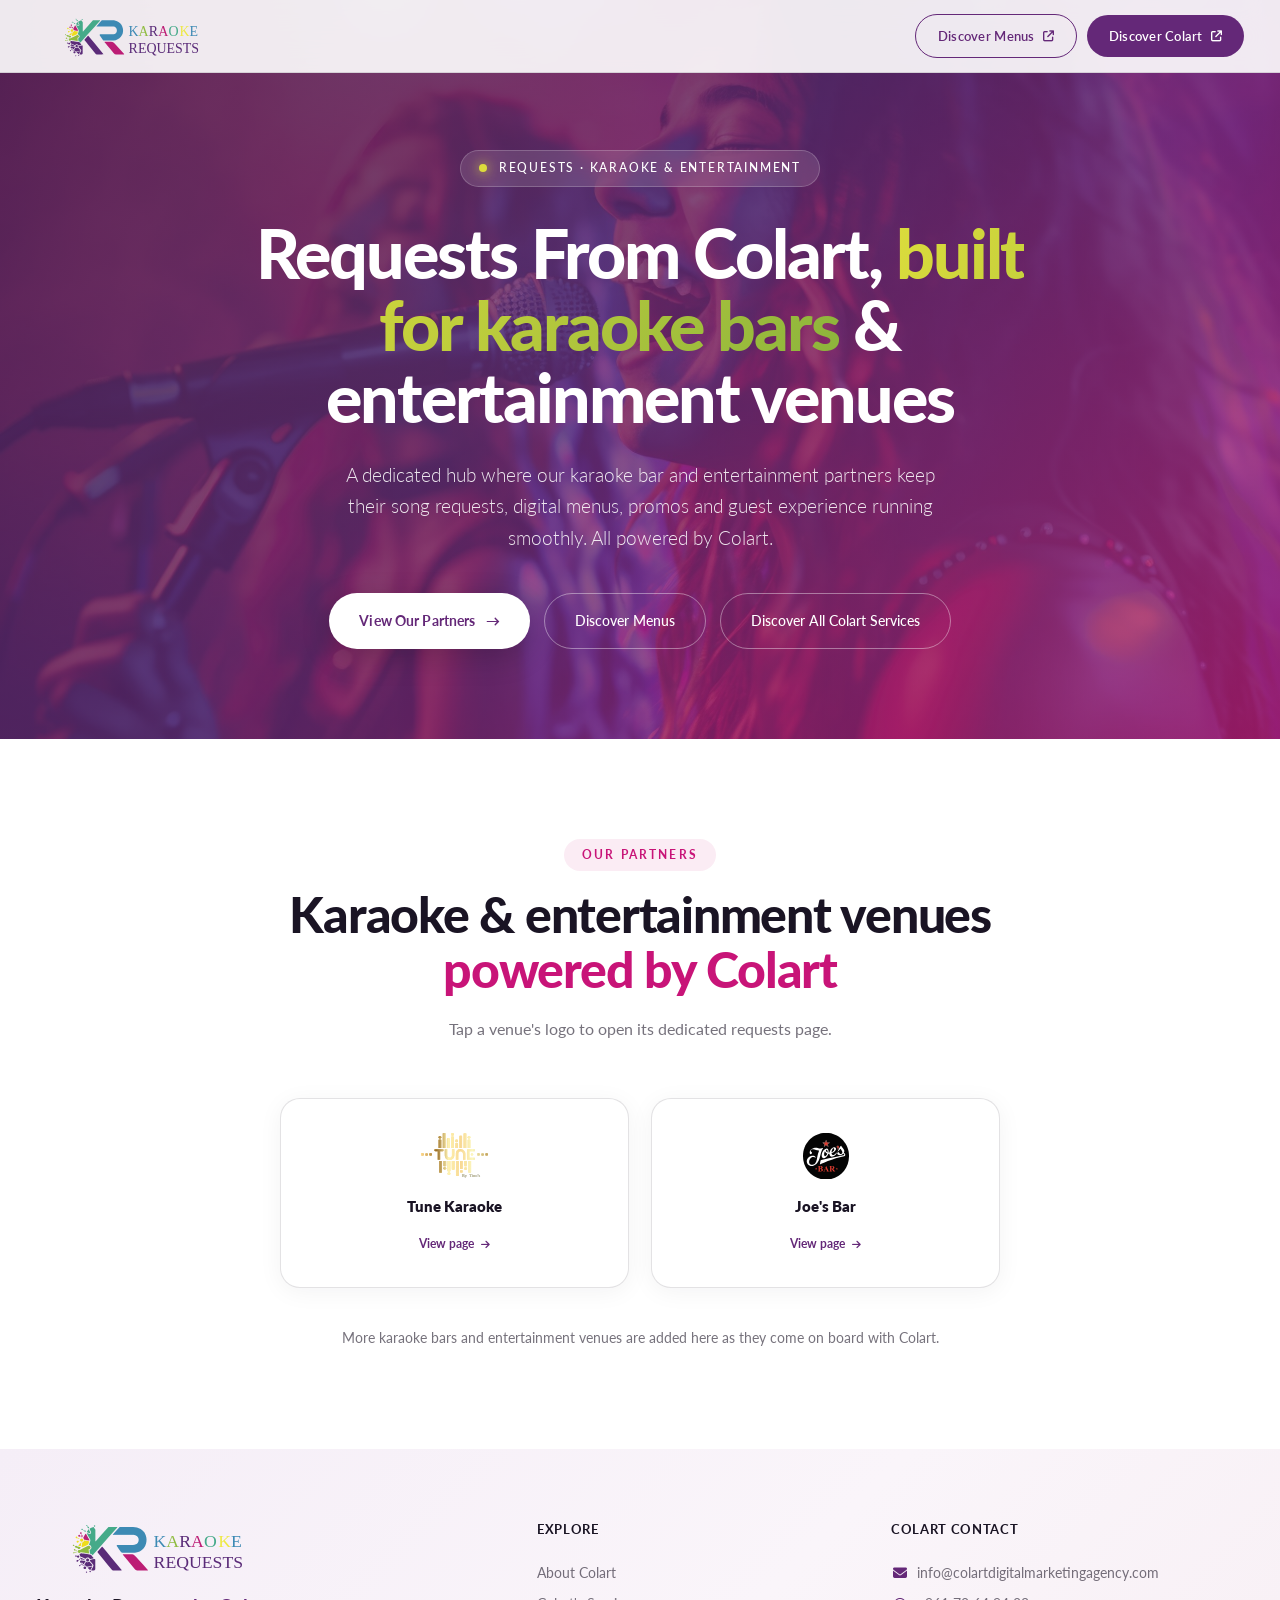
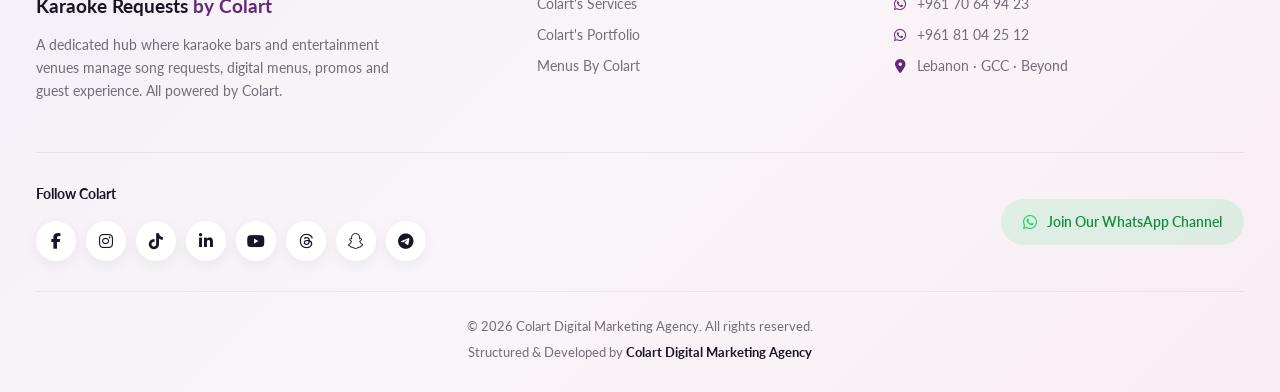
==== commit 7f0a55ac: "Refine text in index.html for better readability Updated text to improve clarity and flow." ====
--- a/index.html
+++ b/index.html
@@ -41,7 +41,7 @@
     </h1>
     <p class="hero-sub reveal d1">
       A dedicated hub where our karaoke bar and entertainment partners keep their song requests,
-      digital menus, promos and guest experience running smoothly — all powered by Colart.
+      digital menus, promos and guest experience running smoothly. All powered by Colart.
     </p>
     <div class="hero-buttons reveal d2">
       <a class="btn-primary" href="#partners">
@@ -92,7 +92,7 @@
       <div class="foot-tagline">Karaoke Requests <span>by Colart</span></div>
       <p class="foot-desc">
         A dedicated hub where karaoke bars and entertainment venues manage song requests,
-        digital menus, promos and guest experience — all powered by Colart.
+        digital menus, promos and guest experience. All powered by Colart.
       </p>
     </div>
 
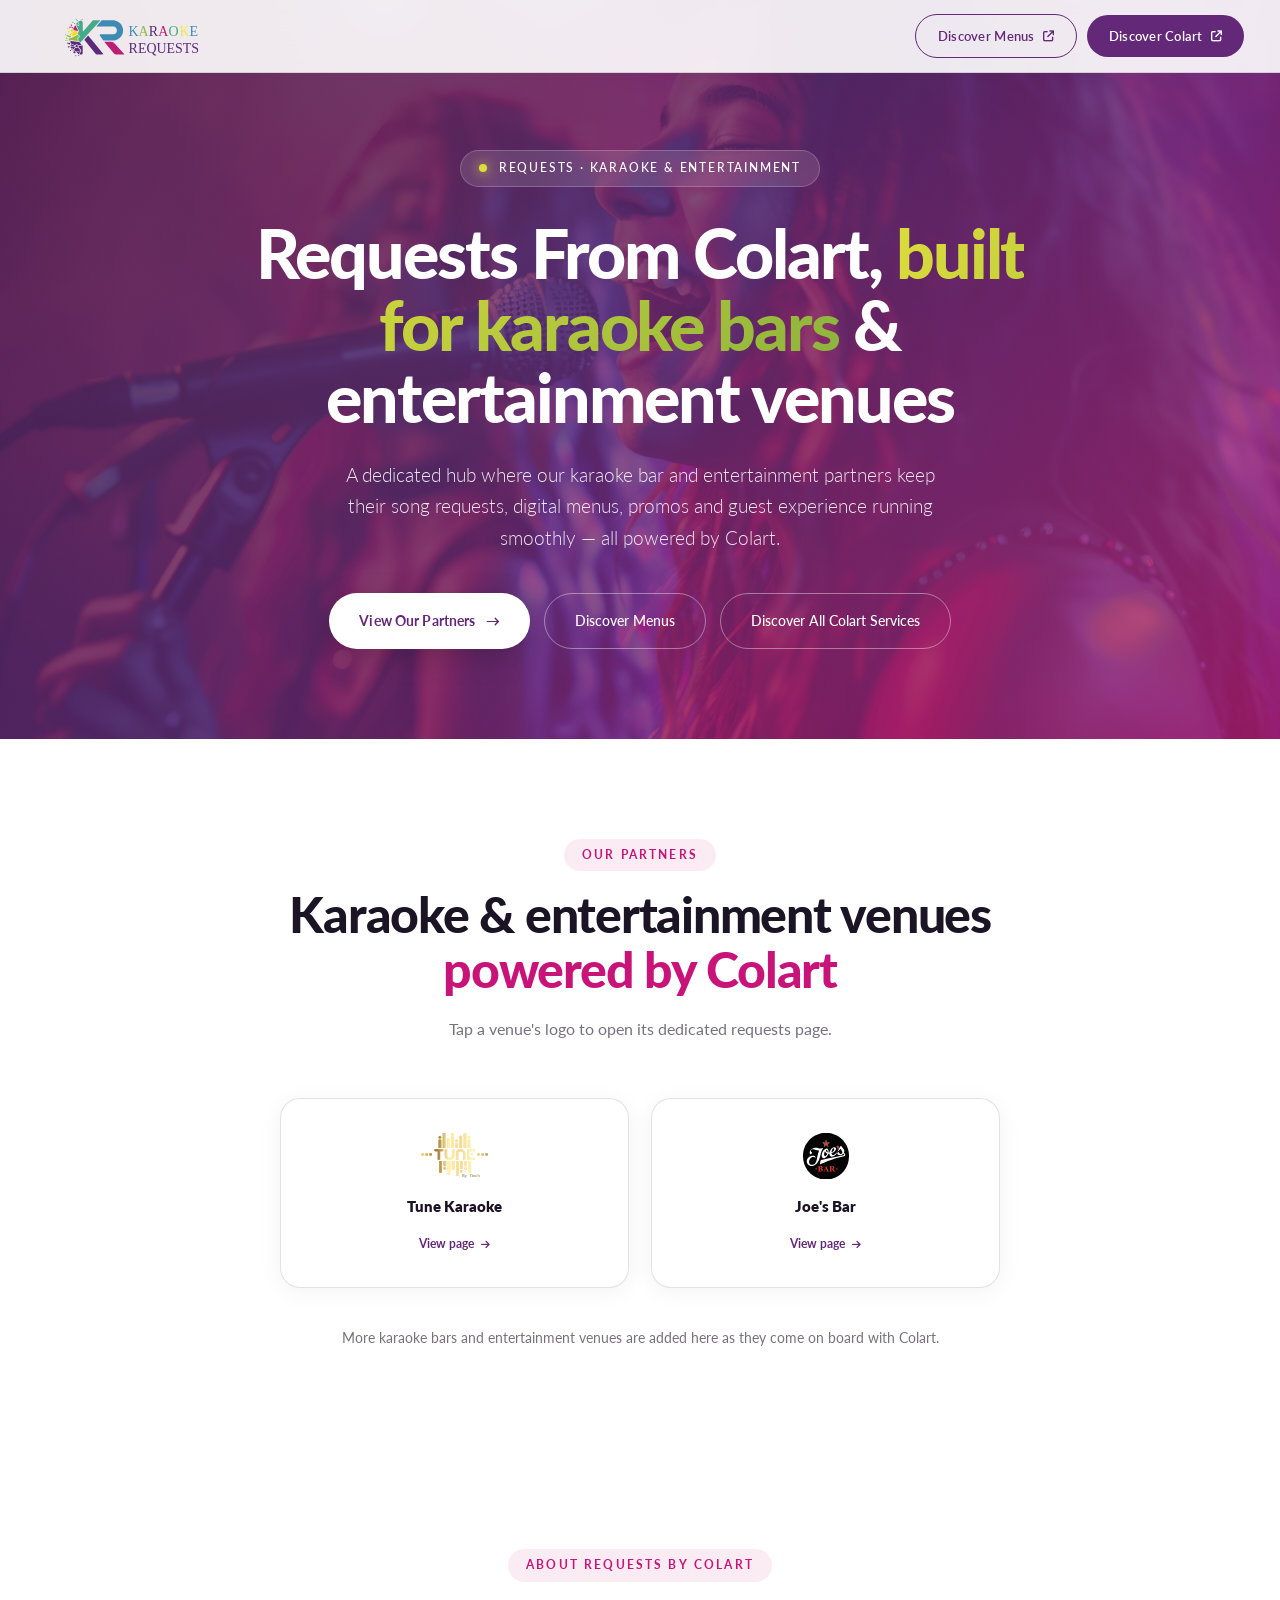
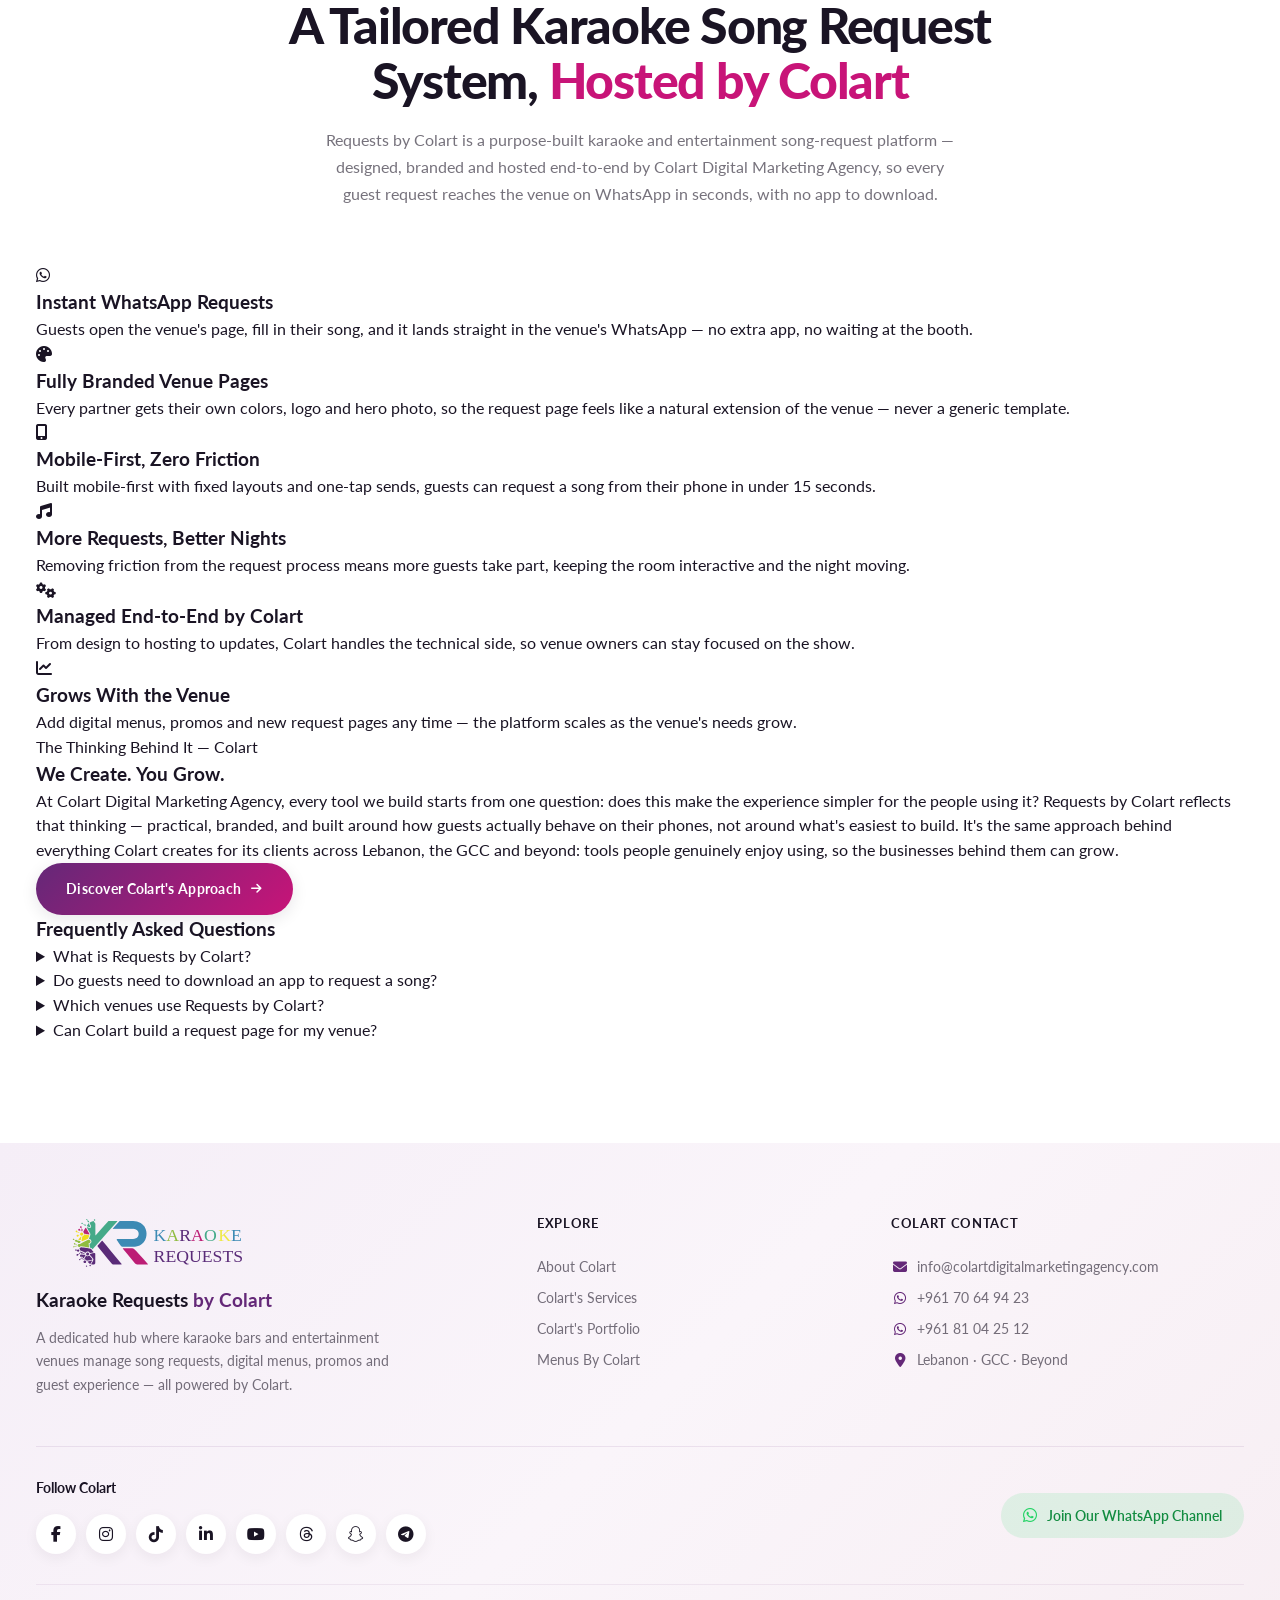
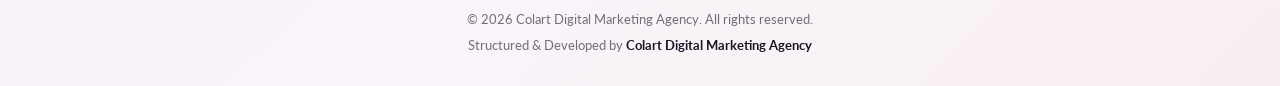
==== commit 9ebc67b0: "Improve SEO and content structure in index.html Updated the title and meta description for SEO optim" ====
--- a/index.html
+++ b/index.html
@@ -3,8 +3,22 @@
 <head>
 <meta charset="UTF-8">
 <meta name="viewport" content="width=device-width, initial-scale=1.0">
-<title>Requests by Colart — Karaoke &amp; Entertainment Venues</title>
-<meta name="description" content="Colart's dedicated requests hub for karaoke bars and entertainment venues — digital menus, song requests, promos and more, all in one place.">
+<title>Requests by Colart | Karaoke Song Request System for Bars &amp; Venues</title>
+<meta name="description" content="Requests by Colart is a tailored karaoke song-request system for bars and entertainment venues, hosted by Colart Digital Marketing Agency. Guests request songs straight to WhatsApp — no app needed. Serving Lebanon, the GCC and beyond.">
+<meta name="keywords" content="karaoke song requests, karaoke request system, karaoke bar software, WhatsApp song requests, digital karaoke menu, entertainment venue technology, Colart Digital Marketing Agency, karaoke Lebanon">
+<link rel="canonical" href="https://requests.colartdigitalmarketingagency.com/">
+
+<!-- Open Graph / social + AI-crawler preview -->
+<meta property="og:type" content="website">
+<meta property="og:site_name" content="Requests by Colart">
+<meta property="og:title" content="Requests by Colart | Karaoke Song Request System for Bars &amp; Venues">
+<meta property="og:description" content="A tailored karaoke song-request system for bars and entertainment venues, hosted by Colart Digital Marketing Agency. Guests request songs straight to WhatsApp — no app needed.">
+<meta property="og:url" content="https://requests.colartdigitalmarketingagency.com/">
+<meta property="og:image" content="https://requests.colartdigitalmarketingagency.com/assets/hero-bg.jpg">
+<meta name="twitter:card" content="summary_large_image">
+<meta name="twitter:title" content="Requests by Colart | Karaoke Song Request System for Bars &amp; Venues">
+<meta name="twitter:description" content="A tailored karaoke song-request system for bars and entertainment venues, hosted by Colart Digital Marketing Agency. Guests request songs straight to WhatsApp — no app needed.">
+<meta name="twitter:image" content="https://requests.colartdigitalmarketingagency.com/assets/hero-bg.jpg">
 
 <!-- PLACEHOLDER FAVICON — replace assets/favicon.svg with your final export -->
 <link rel="icon" type="image/svg+xml" href="assets/favicon.svg">
@@ -14,6 +28,71 @@
 <link href="https://fonts.googleapis.com/css2?family=Lato:wght@300;400;500;600;700;800;900&display=swap" rel="stylesheet">
 <link rel="stylesheet" href="https://cdnjs.cloudflare.com/ajax/libs/font-awesome/6.5.1/css/all.min.css">
 <link rel="stylesheet" href="style.css">
+
+<!-- Structured data — Organization (SEO) + FAQPage (AEO: answer-engine / AI-overview eligibility) -->
+<script type="application/ld+json">
+{
+  "@context": "https://schema.org",
+  "@type": "Organization",
+  "name": "Requests by Colart",
+  "url": "https://requests.colartdigitalmarketingagency.com/",
+  "logo": "https://requests.colartdigitalmarketingagency.com/assets/logo-placeholder.svg",
+  "description": "A tailored karaoke song-request system for bars and entertainment venues, hosted by Colart Digital Marketing Agency.",
+  "areaServed": ["Lebanon", "GCC"],
+  "parentOrganization": {
+    "@type": "Organization",
+    "name": "Colart Digital Marketing Agency",
+    "url": "https://colartdigitalmarketingagency.com"
+  },
+  "sameAs": [
+    "https://facebook.com/colartdigitalmarketingagency",
+    "https://instagram.com/colartdigitalmarketingagency",
+    "https://tiktok.com/@colartdigitalmarketing",
+    "https://linkedin.com/company/colartdigitalmarketingagency",
+    "https://youtube.com/@colartdigitalmarketingagency"
+  ]
+}
+</script>
+<script type="application/ld+json">
+{
+  "@context": "https://schema.org",
+  "@type": "FAQPage",
+  "mainEntity": [
+    {
+      "@type": "Question",
+      "name": "What is Requests by Colart?",
+      "acceptedAnswer": {
+        "@type": "Answer",
+        "text": "Requests by Colart is a karaoke and entertainment song-request hub built and hosted by Colart Digital Marketing Agency. Each partner venue gets a dedicated, branded page where guests submit song requests that are sent directly to the venue over WhatsApp."
+      }
+    },
+    {
+      "@type": "Question",
+      "name": "Do guests need to download an app to request a song?",
+      "acceptedAnswer": {
+        "@type": "Answer",
+        "text": "No. Guests open the venue's request page in any mobile browser, fill in their song and details, and send it straight to WhatsApp — no downloads, accounts or logins required."
+      }
+    },
+    {
+      "@type": "Question",
+      "name": "Which venues use Requests by Colart?",
+      "acceptedAnswer": {
+        "@type": "Answer",
+        "text": "Karaoke bars and entertainment venues across Lebanon, the GCC and beyond partner with Colart to host their song-request pages, including Tune Karaoke and Joe's Bar in Batroun."
+      }
+    },
+    {
+      "@type": "Question",
+      "name": "Can Colart build a request page for my venue?",
+      "acceptedAnswer": {
+        "@type": "Answer",
+        "text": "Yes. Colart Digital Marketing Agency designs, builds and hosts a tailored request page for any karaoke bar or entertainment venue — reach out via WhatsApp or email to get started."
+      }
+    }
+  ]
+}
+</script>
 </head>
 <body>
 
@@ -41,7 +120,7 @@
     </h1>
     <p class="hero-sub reveal d1">
       A dedicated hub where our karaoke bar and entertainment partners keep their song requests,
-      digital menus, promos and guest experience running smoothly. All powered by Colart.
+      digital menus, promos and guest experience running smoothly — all powered by Colart.
     </p>
     <div class="hero-buttons reveal d2">
       <a class="btn-primary" href="#partners">
@@ -83,6 +162,88 @@
   <p class="logo-wall-note">More karaoke bars and entertainment venues are added here as they come on board with Colart.</p>
 </section>
 
+<section class="section" id="about-requests">
+  <div class="section-head">
+    <span class="section-eyebrow-pill">About Requests by Colart</span>
+    <h2>A Tailored Karaoke Song Request System, <span class="magenta">Hosted by Colart</span></h2>
+    <p>
+      Requests by Colart is a purpose-built karaoke and entertainment song-request platform —
+      designed, branded and hosted end-to-end by Colart Digital Marketing Agency, so every guest
+      request reaches the venue on WhatsApp in seconds, with no app to download.
+    </p>
+  </div>
+
+  <div class="benefits-grid">
+    <div class="benefit-card">
+      <div class="benefit-icon"><i class="fa-brands fa-whatsapp"></i></div>
+      <h3>Instant WhatsApp Requests</h3>
+      <p>Guests open the venue's page, fill in their song, and it lands straight in the venue's WhatsApp — no extra app, no waiting at the booth.</p>
+    </div>
+    <div class="benefit-card">
+      <div class="benefit-icon"><i class="fa-solid fa-palette"></i></div>
+      <h3>Fully Branded Venue Pages</h3>
+      <p>Every partner gets their own colors, logo and hero photo, so the request page feels like a natural extension of the venue — never a generic template.</p>
+    </div>
+    <div class="benefit-card">
+      <div class="benefit-icon"><i class="fa-solid fa-mobile-screen-button"></i></div>
+      <h3>Mobile-First, Zero Friction</h3>
+      <p>Built mobile-first with fixed layouts and one-tap sends, guests can request a song from their phone in under 15 seconds.</p>
+    </div>
+    <div class="benefit-card">
+      <div class="benefit-icon"><i class="fa-solid fa-music"></i></div>
+      <h3>More Requests, Better Nights</h3>
+      <p>Removing friction from the request process means more guests take part, keeping the room interactive and the night moving.</p>
+    </div>
+    <div class="benefit-card">
+      <div class="benefit-icon"><i class="fa-solid fa-gears"></i></div>
+      <h3>Managed End-to-End by Colart</h3>
+      <p>From design to hosting to updates, Colart handles the technical side, so venue owners can stay focused on the show.</p>
+    </div>
+    <div class="benefit-card">
+      <div class="benefit-icon"><i class="fa-solid fa-chart-line"></i></div>
+      <h3>Grows With the Venue</h3>
+      <p>Add digital menus, promos and new request pages any time — the platform scales as the venue's needs grow.</p>
+    </div>
+  </div>
+
+  <div class="philosophy-block">
+    <span class="philosophy-kicker">The Thinking Behind It — Colart</span>
+    <h3>We Create. You Grow.</h3>
+    <p>
+      At Colart Digital Marketing Agency, every tool we build starts from one question: does this
+      make the experience simpler for the people using it? Requests by Colart reflects that thinking —
+      practical, branded, and built around how guests actually behave on their phones, not around what's
+      easiest to build. It's the same approach behind everything Colart creates for its clients across
+      Lebanon, the GCC and beyond: tools people genuinely enjoy using, so the businesses behind them can grow.
+    </p>
+    <a class="btn-pill-gradient" href="https://colartdigitalmarketingagency.com" target="_blank" rel="noopener">
+      Discover Colart's Approach <i class="fa-solid fa-arrow-right"></i>
+    </a>
+  </div>
+
+  <div class="faq-block">
+    <h3 class="faq-heading">Frequently Asked Questions</h3>
+    <div class="faq-list">
+      <details class="faq-item">
+        <summary>What is Requests by Colart?</summary>
+        <p>Requests by Colart is a karaoke and entertainment song-request hub built and hosted by Colart Digital Marketing Agency. Each partner venue gets a dedicated, branded page where guests submit song requests that are sent directly to the venue over WhatsApp.</p>
+      </details>
+      <details class="faq-item">
+        <summary>Do guests need to download an app to request a song?</summary>
+        <p>No. Guests open the venue's request page in any mobile browser, fill in their song and details, and send it straight to WhatsApp — no downloads, accounts or logins required.</p>
+      </details>
+      <details class="faq-item">
+        <summary>Which venues use Requests by Colart?</summary>
+        <p>Karaoke bars and entertainment venues across Lebanon, the GCC and beyond partner with Colart to host their song-request pages, including Tune Karaoke and Joe's Bar in Batroun.</p>
+      </details>
+      <details class="faq-item">
+        <summary>Can Colart build a request page for my venue?</summary>
+        <p>Yes. Colart Digital Marketing Agency designs, builds and hosts a tailored request page for any karaoke bar or entertainment venue — reach out via WhatsApp or email to get started.</p>
+      </details>
+    </div>
+  </div>
+</section>
+
 <footer>
   <div class="foot-top">
 
@@ -92,7 +253,7 @@
       <div class="foot-tagline">Karaoke Requests <span>by Colart</span></div>
       <p class="foot-desc">
         A dedicated hub where karaoke bars and entertainment venues manage song requests,
-        digital menus, promos and guest experience. All powered by Colart.
+        digital menus, promos and guest experience — all powered by Colart.
       </p>
     </div>
 
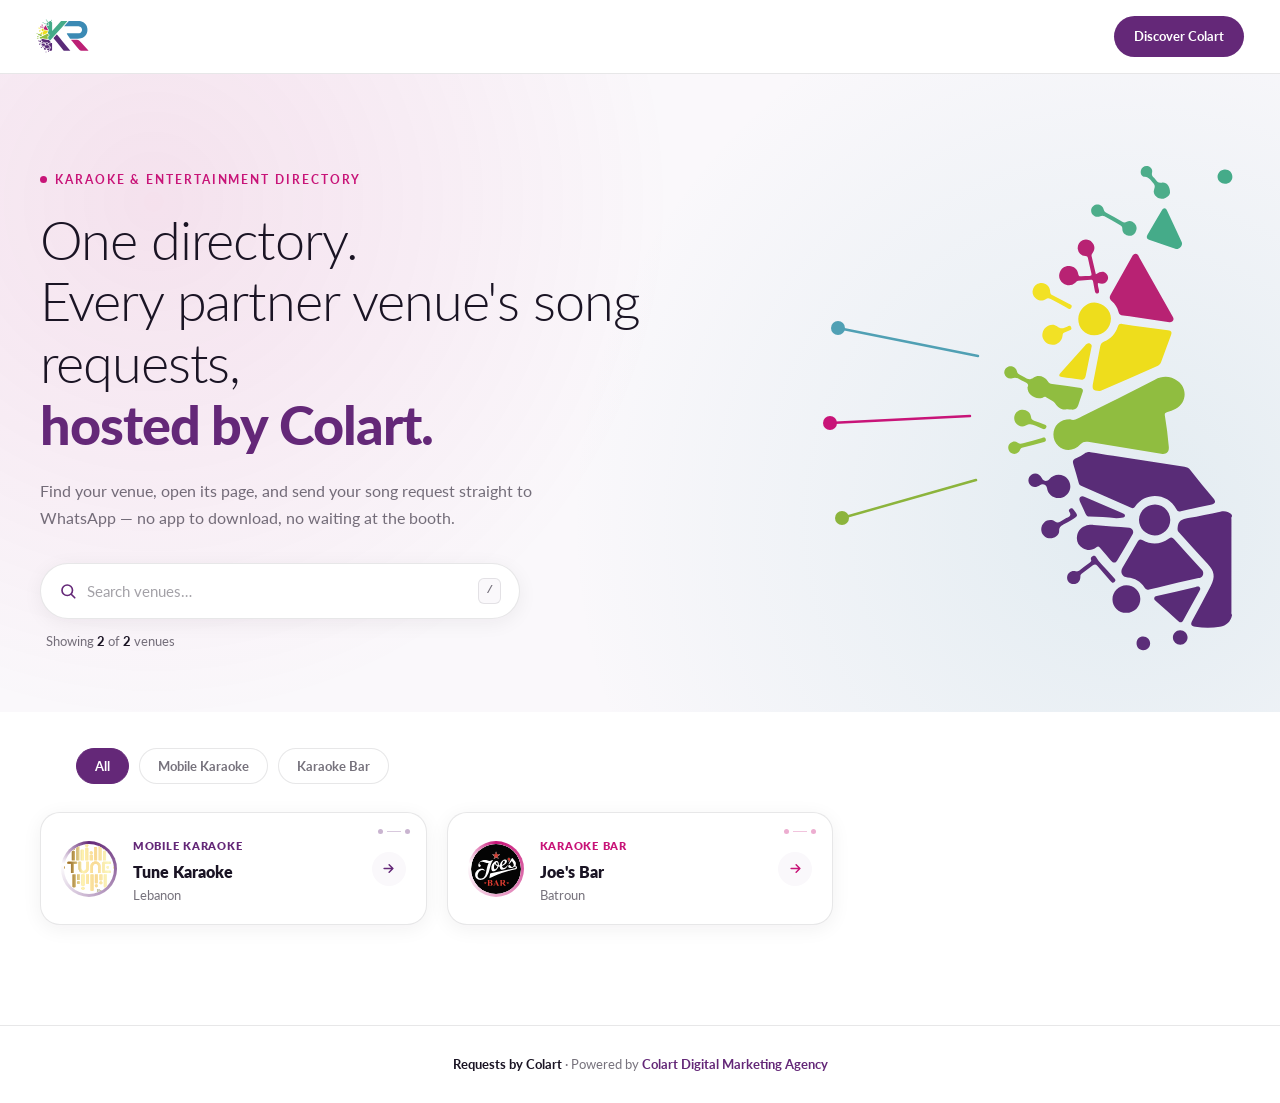
==== commit 58199094: "Add files via upload" ====
--- a/index.html
+++ b/index.html
@@ -3,92 +3,58 @@
 <head>
 <meta charset="UTF-8">
 <meta name="viewport" content="width=device-width, initial-scale=1.0">
-<title>Requests by Colart | Karaoke Song Request System for Bars &amp; Venues</title>
-<meta name="description" content="Requests by Colart is a tailored karaoke song-request system for bars and entertainment venues, hosted by Colart Digital Marketing Agency. Guests request songs straight to WhatsApp — no app needed. Serving Lebanon, the GCC and beyond.">
-<meta name="keywords" content="karaoke song requests, karaoke request system, karaoke bar software, WhatsApp song requests, digital karaoke menu, entertainment venue technology, Colart Digital Marketing Agency, karaoke Lebanon">
+<title>Requests by Colart | Karaoke &amp; Entertainment Venue Directory</title>
+<meta name="description" content="Requests by Colart is a directory of karaoke bars and entertainment venues hosted by Colart Digital Marketing Agency — find a venue and send your song request straight to WhatsApp.">
+<meta name="keywords" content="karaoke song requests, karaoke venue directory, WhatsApp song requests, karaoke bar software, Colart Digital Marketing Agency, karaoke Lebanon">
 <link rel="canonical" href="https://requests.colartdigitalmarketingagency.com/">
 
-<!-- Open Graph / social + AI-crawler preview -->
 <meta property="og:type" content="website">
 <meta property="og:site_name" content="Requests by Colart">
-<meta property="og:title" content="Requests by Colart | Karaoke Song Request System for Bars &amp; Venues">
-<meta property="og:description" content="A tailored karaoke song-request system for bars and entertainment venues, hosted by Colart Digital Marketing Agency. Guests request songs straight to WhatsApp — no app needed.">
+<meta property="og:title" content="Requests by Colart | Karaoke &amp; Entertainment Venue Directory">
+<meta property="og:description" content="A directory of karaoke bars and entertainment venues hosted by Colart Digital Marketing Agency — find a venue and send your song request straight to WhatsApp.">
 <meta property="og:url" content="https://requests.colartdigitalmarketingagency.com/">
-<meta property="og:image" content="https://requests.colartdigitalmarketingagency.com/assets/hero-bg.jpg">
+<meta property="og:image" content="https://requests.colartdigitalmarketingagency.com/assets/logo-full.svg">
 <meta name="twitter:card" content="summary_large_image">
-<meta name="twitter:title" content="Requests by Colart | Karaoke Song Request System for Bars &amp; Venues">
-<meta name="twitter:description" content="A tailored karaoke song-request system for bars and entertainment venues, hosted by Colart Digital Marketing Agency. Guests request songs straight to WhatsApp — no app needed.">
-<meta name="twitter:image" content="https://requests.colartdigitalmarketingagency.com/assets/hero-bg.jpg">
+<meta name="twitter:title" content="Requests by Colart | Karaoke &amp; Entertainment Venue Directory">
+<meta name="twitter:description" content="A directory of karaoke bars and entertainment venues hosted by Colart Digital Marketing Agency — find a venue and send your song request straight to WhatsApp.">
+<meta name="twitter:image" content="https://requests.colartdigitalmarketingagency.com/assets/logo-full.svg">
 
-<!-- PLACEHOLDER FAVICON — replace assets/favicon.svg with your final export -->
-<link rel="icon" type="image/svg+xml" href="assets/favicon.svg">
+<link rel="icon" type="image/svg+xml" href="assets/logo-mark.svg">
 
-<link rel="preconnect" href="https://fonts.googleapis.com">
-<link rel="preconnect" href="https://fonts.gstatic.com" crossorigin>
-<link href="https://fonts.googleapis.com/css2?family=Lato:wght@300;400;500;600;700;800;900&display=swap" rel="stylesheet">
-<link rel="stylesheet" href="https://cdnjs.cloudflare.com/ajax/libs/font-awesome/6.5.1/css/all.min.css">
 <link rel="stylesheet" href="style.css">
 
-<!-- Structured data — Organization (SEO) + FAQPage (AEO: answer-engine / AI-overview eligibility) -->
 <script type="application/ld+json">
 {
   "@context": "https://schema.org",
   "@type": "Organization",
   "name": "Requests by Colart",
   "url": "https://requests.colartdigitalmarketingagency.com/",
-  "logo": "https://requests.colartdigitalmarketingagency.com/assets/logo-placeholder.svg",
-  "description": "A tailored karaoke song-request system for bars and entertainment venues, hosted by Colart Digital Marketing Agency.",
-  "areaServed": ["Lebanon", "GCC"],
+  "logo": "https://requests.colartdigitalmarketingagency.com/assets/logo-full.svg",
+  "description": "A directory of karaoke bars and entertainment venues hosted by Colart Digital Marketing Agency.",
   "parentOrganization": {
     "@type": "Organization",
     "name": "Colart Digital Marketing Agency",
     "url": "https://colartdigitalmarketingagency.com"
-  },
-  "sameAs": [
-    "https://facebook.com/colartdigitalmarketingagency",
-    "https://instagram.com/colartdigitalmarketingagency",
-    "https://tiktok.com/@colartdigitalmarketing",
-    "https://linkedin.com/company/colartdigitalmarketingagency",
-    "https://youtube.com/@colartdigitalmarketingagency"
-  ]
+  }
 }
 </script>
 <script type="application/ld+json">
 {
   "@context": "https://schema.org",
-  "@type": "FAQPage",
-  "mainEntity": [
+  "@type": "ItemList",
+  "name": "Venues on Requests by Colart",
+  "itemListElement": [
     {
-      "@type": "Question",
-      "name": "What is Requests by Colart?",
-      "acceptedAnswer": {
-        "@type": "Answer",
-        "text": "Requests by Colart is a karaoke and entertainment song-request hub built and hosted by Colart Digital Marketing Agency. Each partner venue gets a dedicated, branded page where guests submit song requests that are sent directly to the venue over WhatsApp."
-      }
+      "@type": "ListItem",
+      "position": 1,
+      "name": "Tune Karaoke",
+      "url": "https://requests.colartdigitalmarketingagency.com/tunekaraoke"
     },
     {
-      "@type": "Question",
-      "name": "Do guests need to download an app to request a song?",
-      "acceptedAnswer": {
-        "@type": "Answer",
-        "text": "No. Guests open the venue's request page in any mobile browser, fill in their song and details, and send it straight to WhatsApp — no downloads, accounts or logins required."
-      }
-    },
-    {
-      "@type": "Question",
-      "name": "Which venues use Requests by Colart?",
-      "acceptedAnswer": {
-        "@type": "Answer",
-        "text": "Karaoke bars and entertainment venues across Lebanon, the GCC and beyond partner with Colart to host their song-request pages, including Tune Karaoke and Joe's Bar in Batroun."
-      }
-    },
-    {
-      "@type": "Question",
-      "name": "Can Colart build a request page for my venue?",
-      "acceptedAnswer": {
-        "@type": "Answer",
-        "text": "Yes. Colart Digital Marketing Agency designs, builds and hosts a tailored request page for any karaoke bar or entertainment venue — reach out via WhatsApp or email to get started."
-      }
+      "@type": "ListItem",
+      "position": 2,
+      "name": "Joe's Bar",
+      "url": "https://requests.colartdigitalmarketingagency.com/joesbarbatroun"
     }
   ]
 }
@@ -98,217 +64,75 @@
 
 <header>
   <a href="/" class="logo" aria-label="Requests by Colart — home">
-    <!-- PLACEHOLDER LOGO — replace assets/logo-placeholder.svg with your final export -->
-    <img src="assets/logo-placeholder.svg" alt="Requests by Colart">
+    <img src="assets/logo-full.svg" alt="Requests by Colart">
   </a>
-  <div class="nav-buttons">
-    <a class="nav-cta nav-cta-outline" href="https://menus.colartdigitalmarketingagency.com" target="_blank" rel="noopener">
-      Discover Menus <i class="fa-solid fa-arrow-up-right-from-square" style="font-size:11px;"></i>
-    </a>
-    <a class="nav-cta" href="https://colartdigitalmarketingagency.com" target="_blank" rel="noopener">
-      Discover Colart <i class="fa-solid fa-arrow-up-right-from-square" style="font-size:11px;"></i>
-    </a>
-  </div>
+  <a class="nav-cta" href="https://colartdigitalmarketingagency.com" target="_blank" rel="noopener">
+    Discover Colart
+  </a>
 </header>
 
 <section class="hero">
-  <div class="hero-bg"></div>
   <div class="hero-inner">
-    <span class="hero-eyebrow">Requests &middot; Karaoke &amp; Entertainment</span>
-    <h1 class="hero-title reveal">
-      Requests From Colart, <span class="accent">built for karaoke bars</span> &amp; entertainment venues
-    </h1>
-    <p class="hero-sub reveal d1">
-      A dedicated hub where our karaoke bar and entertainment partners keep their song requests,
-      digital menus, promos and guest experience running smoothly — all powered by Colart.
-    </p>
-    <div class="hero-buttons reveal d2">
-      <a class="btn-primary" href="#partners">
-        View Our Partners <span class="arrow">→</span>
-      </a>
-      <a class="btn-ghost" href="https://menus.colartdigitalmarketingagency.com" target="_blank" rel="noopener">
-        Discover Menus
-      </a>
-      <a class="btn-ghost" href="https://colartdigitalmarketingagency.com" target="_blank" rel="noopener">
-        Discover All Colart Services
-      </a>
+    <div class="hero-copy">
+      <span class="hero-eyebrow">Karaoke &amp; Entertainment Directory</span>
+      <h1 class="hero-title">
+        <span class="line">One directory.</span>
+        <span class="line">Every partner venue's song requests,</span>
+        <span class="line line-final">hosted by Colart.</span>
+      </h1>
+      <p class="hero-sub">
+        Find your venue, open its page, and send your song request straight to WhatsApp —
+        no app to download, no waiting at the booth.
+      </p>
+
+      <div class="search-wrap">
+        <label for="searchInput" class="visually-hidden">Search venues</label>
+        <div class="search-pill">
+          <svg viewBox="0 0 24 24" fill="none" stroke="currentColor" stroke-width="2.2" stroke-linecap="round" stroke-linejoin="round" aria-hidden="true">
+            <circle cx="11" cy="11" r="7"/><path d="m21 21-4.35-4.35"/>
+          </svg>
+          <input type="text" id="searchInput" placeholder="Search venues…" autocomplete="off">
+          <span class="search-kbd" aria-hidden="true">/</span>
+        </div>
+        <div class="search-count" id="searchCount" aria-live="polite"></div>
+      </div>
+    </div>
+
+    <div class="hero-ecosystem" aria-hidden="true">
+      <svg class="eco-connectors" viewBox="0 0 420 420">
+        <line class="eco-line eco-line-teal" x1="18" y1="130" x2="158" y2="158"/>
+        <line class="eco-line eco-line-magenta" x1="10" y1="225" x2="150" y2="218"/>
+        <line class="eco-line eco-line-lime" x1="22" y1="320" x2="156" y2="282"/>
+        <circle class="eco-node eco-node-teal" cx="18" cy="130" r="7"/>
+        <circle class="eco-node eco-node-magenta" cx="10" cy="225" r="7"/>
+        <circle class="eco-node eco-node-lime" cx="22" cy="320" r="7"/>
+      </svg>
+      <img class="eco-mark" src="assets/logo-mark.svg" alt="">
     </div>
   </div>
 </section>
 
-<section class="section" id="partners">
-  <div class="section-head">
-    <span class="section-eyebrow-pill">Our Partners</span>
-    <h2>Karaoke &amp; entertainment venues <span class="magenta">powered by Colart</span></h2>
-    <p>Tap a venue's logo to open its dedicated requests page.</p>
-  </div>
+<section class="filters" id="filterChips" aria-label="Filter venues by category"></section>
 
-  <div class="logo-wall">
-    <a class="logo-wall-item" href="/tunekaraoke">
-      <!-- Approximate recreation of Tune's logo — swap for the real export, see tunekaraoke/assets/logo.svg -->
-      <img src="tunekaraoke/assets/logo.svg" alt="Tune Karaoke">
-      <span class="logo-wall-name">Tune Karaoke</span>
-      <span class="logo-wall-cta">View page <i class="fa-solid fa-arrow-right"></i></span>
-    </a>
-
-    <a class="logo-wall-item" href="/joesbarbatroun">
-      <!-- Approximate recreation of Joe's Bar logo — swap for the real export, see joesbarbatroun/assets/logo.svg -->
-      <img src="joesbarbatroun/assets/logo.svg" alt="Joe's Bar Batroun">
-      <span class="logo-wall-name">Joe's Bar</span>
-      <span class="logo-wall-cta">View page <i class="fa-solid fa-arrow-right"></i></span>
-    </a>
-  </div>
-
-  <p class="logo-wall-note">More karaoke bars and entertainment venues are added here as they come on board with Colart.</p>
-</section>
-
-<section class="section" id="about-requests">
-  <div class="section-head">
-    <span class="section-eyebrow-pill">About Requests by Colart</span>
-    <h2>A Tailored Karaoke Song Request System, <span class="magenta">Hosted by Colart</span></h2>
-    <p>
-      Requests by Colart is a purpose-built karaoke and entertainment song-request platform —
-      designed, branded and hosted end-to-end by Colart Digital Marketing Agency, so every guest
-      request reaches the venue on WhatsApp in seconds, with no app to download.
-    </p>
-  </div>
-
-  <div class="benefits-grid">
-    <div class="benefit-card">
-      <div class="benefit-icon"><i class="fa-brands fa-whatsapp"></i></div>
-      <h3>Instant WhatsApp Requests</h3>
-      <p>Guests open the venue's page, fill in their song, and it lands straight in the venue's WhatsApp — no extra app, no waiting at the booth.</p>
-    </div>
-    <div class="benefit-card">
-      <div class="benefit-icon"><i class="fa-solid fa-palette"></i></div>
-      <h3>Fully Branded Venue Pages</h3>
-      <p>Every partner gets their own colors, logo and hero photo, so the request page feels like a natural extension of the venue — never a generic template.</p>
-    </div>
-    <div class="benefit-card">
-      <div class="benefit-icon"><i class="fa-solid fa-mobile-screen-button"></i></div>
-      <h3>Mobile-First, Zero Friction</h3>
-      <p>Built mobile-first with fixed layouts and one-tap sends, guests can request a song from their phone in under 15 seconds.</p>
-    </div>
-    <div class="benefit-card">
-      <div class="benefit-icon"><i class="fa-solid fa-music"></i></div>
-      <h3>More Requests, Better Nights</h3>
-      <p>Removing friction from the request process means more guests take part, keeping the room interactive and the night moving.</p>
-    </div>
-    <div class="benefit-card">
-      <div class="benefit-icon"><i class="fa-solid fa-gears"></i></div>
-      <h3>Managed End-to-End by Colart</h3>
-      <p>From design to hosting to updates, Colart handles the technical side, so venue owners can stay focused on the show.</p>
-    </div>
-    <div class="benefit-card">
-      <div class="benefit-icon"><i class="fa-solid fa-chart-line"></i></div>
-      <h3>Grows With the Venue</h3>
-      <p>Add digital menus, promos and new request pages any time — the platform scales as the venue's needs grow.</p>
-    </div>
-  </div>
-
-  <div class="philosophy-block">
-    <span class="philosophy-kicker">The Thinking Behind It — Colart</span>
-    <h3>We Create. You Grow.</h3>
-    <p>
-      At Colart Digital Marketing Agency, every tool we build starts from one question: does this
-      make the experience simpler for the people using it? Requests by Colart reflects that thinking —
-      practical, branded, and built around how guests actually behave on their phones, not around what's
-      easiest to build. It's the same approach behind everything Colart creates for its clients across
-      Lebanon, the GCC and beyond: tools people genuinely enjoy using, so the businesses behind them can grow.
-    </p>
-    <a class="btn-pill-gradient" href="https://colartdigitalmarketingagency.com" target="_blank" rel="noopener">
-      Discover Colart's Approach <i class="fa-solid fa-arrow-right"></i>
-    </a>
-  </div>
-
-  <div class="faq-block">
-    <h3 class="faq-heading">Frequently Asked Questions</h3>
-    <div class="faq-list">
-      <details class="faq-item">
-        <summary>What is Requests by Colart?</summary>
-        <p>Requests by Colart is a karaoke and entertainment song-request hub built and hosted by Colart Digital Marketing Agency. Each partner venue gets a dedicated, branded page where guests submit song requests that are sent directly to the venue over WhatsApp.</p>
-      </details>
-      <details class="faq-item">
-        <summary>Do guests need to download an app to request a song?</summary>
-        <p>No. Guests open the venue's request page in any mobile browser, fill in their song and details, and send it straight to WhatsApp — no downloads, accounts or logins required.</p>
-      </details>
-      <details class="faq-item">
-        <summary>Which venues use Requests by Colart?</summary>
-        <p>Karaoke bars and entertainment venues across Lebanon, the GCC and beyond partner with Colart to host their song-request pages, including Tune Karaoke and Joe's Bar in Batroun.</p>
-      </details>
-      <details class="faq-item">
-        <summary>Can Colart build a request page for my venue?</summary>
-        <p>Yes. Colart Digital Marketing Agency designs, builds and hosts a tailored request page for any karaoke bar or entertainment venue — reach out via WhatsApp or email to get started.</p>
-      </details>
-    </div>
+<section class="cards-section">
+  <div class="cards-grid" id="cardsGrid"></div>
+  <div class="empty-state" id="emptyState">
+    <svg viewBox="0 0 24 24" fill="none" stroke="currentColor" stroke-width="1.6" stroke-linecap="round" stroke-linejoin="round" aria-hidden="true">
+      <circle cx="11" cy="11" r="7"/><path d="m21 21-4.35-4.35"/>
+    </svg>
+    <h3>No venues match</h3>
+    <p>Try a different search term or category.</p>
   </div>
 </section>
 
 <footer>
-  <div class="foot-top">
-
-    <div class="foot-brand">
-      <!-- PLACEHOLDER LOGO — replace assets/logo-placeholder.svg with your final export -->
-      <img src="assets/logo-placeholder.svg" alt="Karaoke Requests by Colart">
-      <div class="foot-tagline">Karaoke Requests <span>by Colart</span></div>
-      <p class="foot-desc">
-        A dedicated hub where karaoke bars and entertainment venues manage song requests,
-        digital menus, promos and guest experience — all powered by Colart.
-      </p>
-    </div>
-
-    <div class="foot-col">
-      <h5>EXPLORE</h5>
-      <a href="https://www.colartdigitalmarketingagency.com" target="_blank" rel="noopener">About Colart</a>
-      <a href="https://www.colartdigitalmarketingagency.com/services" target="_blank" rel="noopener">Colart's Services</a>
-      <a href="https://www.colartdigitalmarketingagency.com/our-work" target="_blank" rel="noopener">Colart's Portfolio</a>
-      <a href="https://menus.colartdigitalmarketingagency.com" target="_blank" rel="noopener">Menus By Colart</a>
-    </div>
-
-    <div class="foot-col">
-      <h5>COLART CONTACT</h5>
-      <a href="mailto:info@colartdigitalmarketingagency.com">
-        <i class="fa-solid fa-envelope"></i>info@colartdigitalmarketingagency.com
-      </a>
-      <a href="https://wa.me/96170649423" target="_blank" rel="noopener">
-        <i class="fa-brands fa-whatsapp"></i>+961 70 64 94 23
-      </a>
-      <a href="https://wa.me/96181042512" target="_blank" rel="noopener">
-        <i class="fa-brands fa-whatsapp"></i>+961 81 04 25 12
-      </a>
-      <p><i class="fa-solid fa-location-dot"></i>Lebanon &middot; GCC &middot; Beyond</p>
-    </div>
-
-  </div>
-
-  <div class="foot-mid">
-    <div class="follow">
-      <h5>Follow Colart</h5>
-      <div class="social-icons">
-        <a href="https://facebook.com/colartdigitalmarketingagency" target="_blank" rel="noopener" aria-label="Colart on Facebook"><i class="fa-brands fa-facebook-f"></i></a>
-        <a href="https://instagram.com/colartdigitalmarketingagency" target="_blank" rel="noopener" aria-label="Colart on Instagram"><i class="fa-brands fa-instagram"></i></a>
-        <a href="https://tiktok.com/@colartdigitalmarketing" target="_blank" rel="noopener" aria-label="Colart on TikTok"><i class="fa-brands fa-tiktok"></i></a>
-        <a href="https://linkedin.com/company/colartdigitalmarketingagency" target="_blank" rel="noopener" aria-label="Colart on LinkedIn"><i class="fa-brands fa-linkedin-in"></i></a>
-        <a href="https://youtube.com/@colartdigitalmarketingagency" target="_blank" rel="noopener" aria-label="Colart on YouTube"><i class="fa-brands fa-youtube"></i></a>
-        <a href="https://threads.net/@colartdigitalmarketingagency" target="_blank" rel="noopener" aria-label="Colart on Threads"><i class="fa-brands fa-threads"></i></a>
-        <a href="https://snapchat.com/add/colartlb" target="_blank" rel="noopener" aria-label="Colart on Snapchat"><i class="fa-brands fa-snapchat"></i></a>
-        <a href="https://t.me/colartdigitalmarketingagency" target="_blank" rel="noopener" aria-label="Colart on Telegram"><i class="fa-brands fa-telegram"></i></a>
-      </div>
-    </div>
-
-    <a class="whatsapp-channel" href="https://whatsapp.com/channel/0029VbBE25m7j6g4kQvefg2K" target="_blank" rel="noopener">
-      <i class="fa-brands fa-whatsapp"></i> Join Our WhatsApp Channel
-    </a>
-  </div>
-
-  <div class="foot-bottom">
-    <div>&copy; <span id="year"></span> Colart Digital Marketing Agency. All rights reserved.</div>
-    <div>Structured &amp; Developed by <strong>Colart Digital Marketing Agency</strong></div>
+  <div class="foot-line">
+    <strong>Requests by Colart</strong> · Powered by
+    <a href="https://colartdigitalmarketingagency.com" target="_blank" rel="noopener">Colart Digital Marketing Agency</a>
   </div>
 </footer>
 
-<script>
-  document.getElementById('year').textContent = new Date().getFullYear();
-</script>
+<script src="js/items.js"></script>
+<script src="js/app.js"></script>
 </body>
 </html>
--- a/style.css
+++ b/style.css
@@ -1,495 +1,499 @@
-/* ===========================================
-   COLART REQUESTS — Karaoke & Entertainment Hub
+/* ===========================================================
+   REQUESTS BY COLART — directory hub
    requests.colartdigitalmarketingagency.com
-   Built on the Colart brand tokens (style.css)
-=========================================== */
+   Lightweight standalone stylesheet built from the Colart brand
+   tokens below. Intentionally does NOT import the full Colart
+   site stylesheet — only what this page needs.
+=============================================================== */
+
+/* ---- Fonts ---- */
+@import url('https://fonts.googleapis.com/css2?family=Lato:wght@300;400;700;900&family=Noto+Kufi+Arabic:wght@400;700&display=swap');
+
 :root {
-  /* Brand colors (from Colart's official style.css) */
+  /* Brand colors */
   --purple:     #642878;
   --purple-dk:  #4a1d59;
   --magenta:    #c81478;
-  --magenta-lt: #e64497;
   --teal:       #50a0b4;
   --mint:       #64a08c;
   --lime:       #8cb43c;
   --yellow:     #dcdc3c;
-  --whatsapp:   #25d366;
-
-  --ink:      #1a1424;
-  --bg:       #ffffff;
-  --bg-soft:  #faf8fb;
-  --line:     rgba(26, 20, 36, .12);
-  --muted:    rgba(26, 20, 36, .6);
-
-  --font-display: 'Lato', system-ui, sans-serif;
-  --font-body:    'Lato', system-ui, sans-serif;
-}
-
+  --ink:        #1a1424;
+  --bg-soft:    #faf8fb;
+
+  --bg:         #ffffff;
+  --card:       #ffffff;
+  --line:       rgba(26, 20, 36, .10);
+  --muted:      rgba(26, 20, 36, .60);
+  --shadow:     0 4px 20px rgba(26, 20, 36, .06);
+  --shadow-lg:  0 20px 44px rgba(100, 40, 120, .16);
+
+  --font-en: 'Lato', system-ui, sans-serif;
+  --font-ar: 'Noto Kufi Arabic', 'Lato', system-ui, sans-serif;
+
+  /* accent palette cycled by JS for auto-assigned card rings */
+  --accent-0: var(--purple);
+  --accent-1: var(--magenta);
+  --accent-2: var(--teal);
+  --accent-3: var(--mint);
+  --accent-4: var(--lime);
+}
+
+/* ---- Reset / base ---- */
 * { margin: 0; padding: 0; box-sizing: border-box; }
 html { scroll-behavior: smooth; }
 html, body { background: var(--bg); color: var(--ink); overflow-x: hidden; }
 body {
-  font-family: var(--font-body);
-  font-weight: 400;
-  line-height: 1.55;
+  font-family: var(--font-en);
+  line-height: 1.6;
   -webkit-font-smoothing: antialiased;
   -moz-osx-font-smoothing: grayscale;
 }
+[lang="ar"], .rtl { font-family: var(--font-ar); direction: rtl; }
 a { color: inherit; text-decoration: none; }
-img { max-width: 100%; display: block; }
-button { font-family: inherit; }
+img, svg { max-width: 100%; display: block; }
+button { font-family: inherit; cursor: pointer; }
+ul { list-style: none; }
+::selection { background: var(--magenta); color: #fff; }
+:focus-visible { outline: 2.5px solid var(--purple); outline-offset: 3px; }
+
+.visually-hidden {
+  position: absolute; width: 1px; height: 1px;
+  padding: 0; margin: -1px; overflow: hidden;
+  clip: rect(0, 0, 0, 0); white-space: nowrap; border: 0;
+}
 
 /* ===========================================
    HEADER
 =========================================== */
 header {
-  position: fixed;
-  top: 0; left: 0; right: 0;
+  position: sticky;
+  top: 0;
   z-index: 50;
   display: flex;
   justify-content: space-between;
   align-items: center;
-  padding: 14px 36px;
-  background: rgba(255, 255, 255, .9);
-  backdrop-filter: blur(16px);
-  -webkit-backdrop-filter: blur(16px);
+  gap: 16px;
+  padding: 16px 36px;
+  background: rgba(255, 255, 255, .88);
+  backdrop-filter: blur(14px);
+  -webkit-backdrop-filter: blur(14px);
   border-bottom: 1px solid var(--line);
 }
-.logo { display: flex; align-items: center; }
-.logo img { height: 44px; width: auto; }
+.logo { display: inline-flex; align-items: center; }
+.logo img { height: 34px; width: auto; }
 .nav-cta {
+  display: inline-flex;
+  align-items: center;
+  gap: 8px;
   background: var(--purple);
   color: #fff;
-  padding: 11px 22px;
+  padding: 10px 20px;
   border-radius: 999px;
   font-size: 13px;
-  font-weight: 600;
-  letter-spacing: .02em;
+  font-weight: 700;
   transition: background .3s, transform .3s;
-  display: inline-flex;
-  align-items: center;
-  gap: 8px;
 }
 .nav-cta:hover { background: var(--magenta); transform: translateY(-1px); }
-.nav-buttons { display: flex; align-items: center; gap: 10px; }
-.nav-cta-outline {
-  background: transparent;
-  color: var(--purple);
-  border: 1.5px solid var(--purple);
-}
-.nav-cta-outline:hover { background: var(--purple); color: #fff; transform: translateY(-1px); }
 @media (max-width: 600px) {
-  header { padding: 12px 20px; }
-  .logo img { height: 36px; }
-  .nav-buttons { gap: 8px; }
-  .nav-cta { padding: 9px 16px; font-size: 12.5px; }
+  header { padding: 12px 18px; }
+  .logo img { height: 28px; }
+  .nav-cta { padding: 9px 16px; font-size: 12px; }
 }
 
 /* ===========================================
-   HERO / INTRO
+   HERO
 =========================================== */
 .hero {
   position: relative;
-  padding: 150px 36px 90px;
+  padding: 90px 36px 60px;
   overflow: hidden;
   isolation: isolate;
-  display: flex;
-  align-items: center;
-  justify-content: center;
-  text-align: center;
-}
-/* Hero background photo — assets/hero-bg.jpg (swap the file, same filename,
-   to change it). The brand wash + glow accents sit on top so text stays legible. */
-.hero-bg {
+}
+.hero::before {
+  content: "";
   position: absolute;
   inset: 0;
   z-index: -2;
-  background-color: var(--purple-dk);
-  background-image: url('[data-uri]